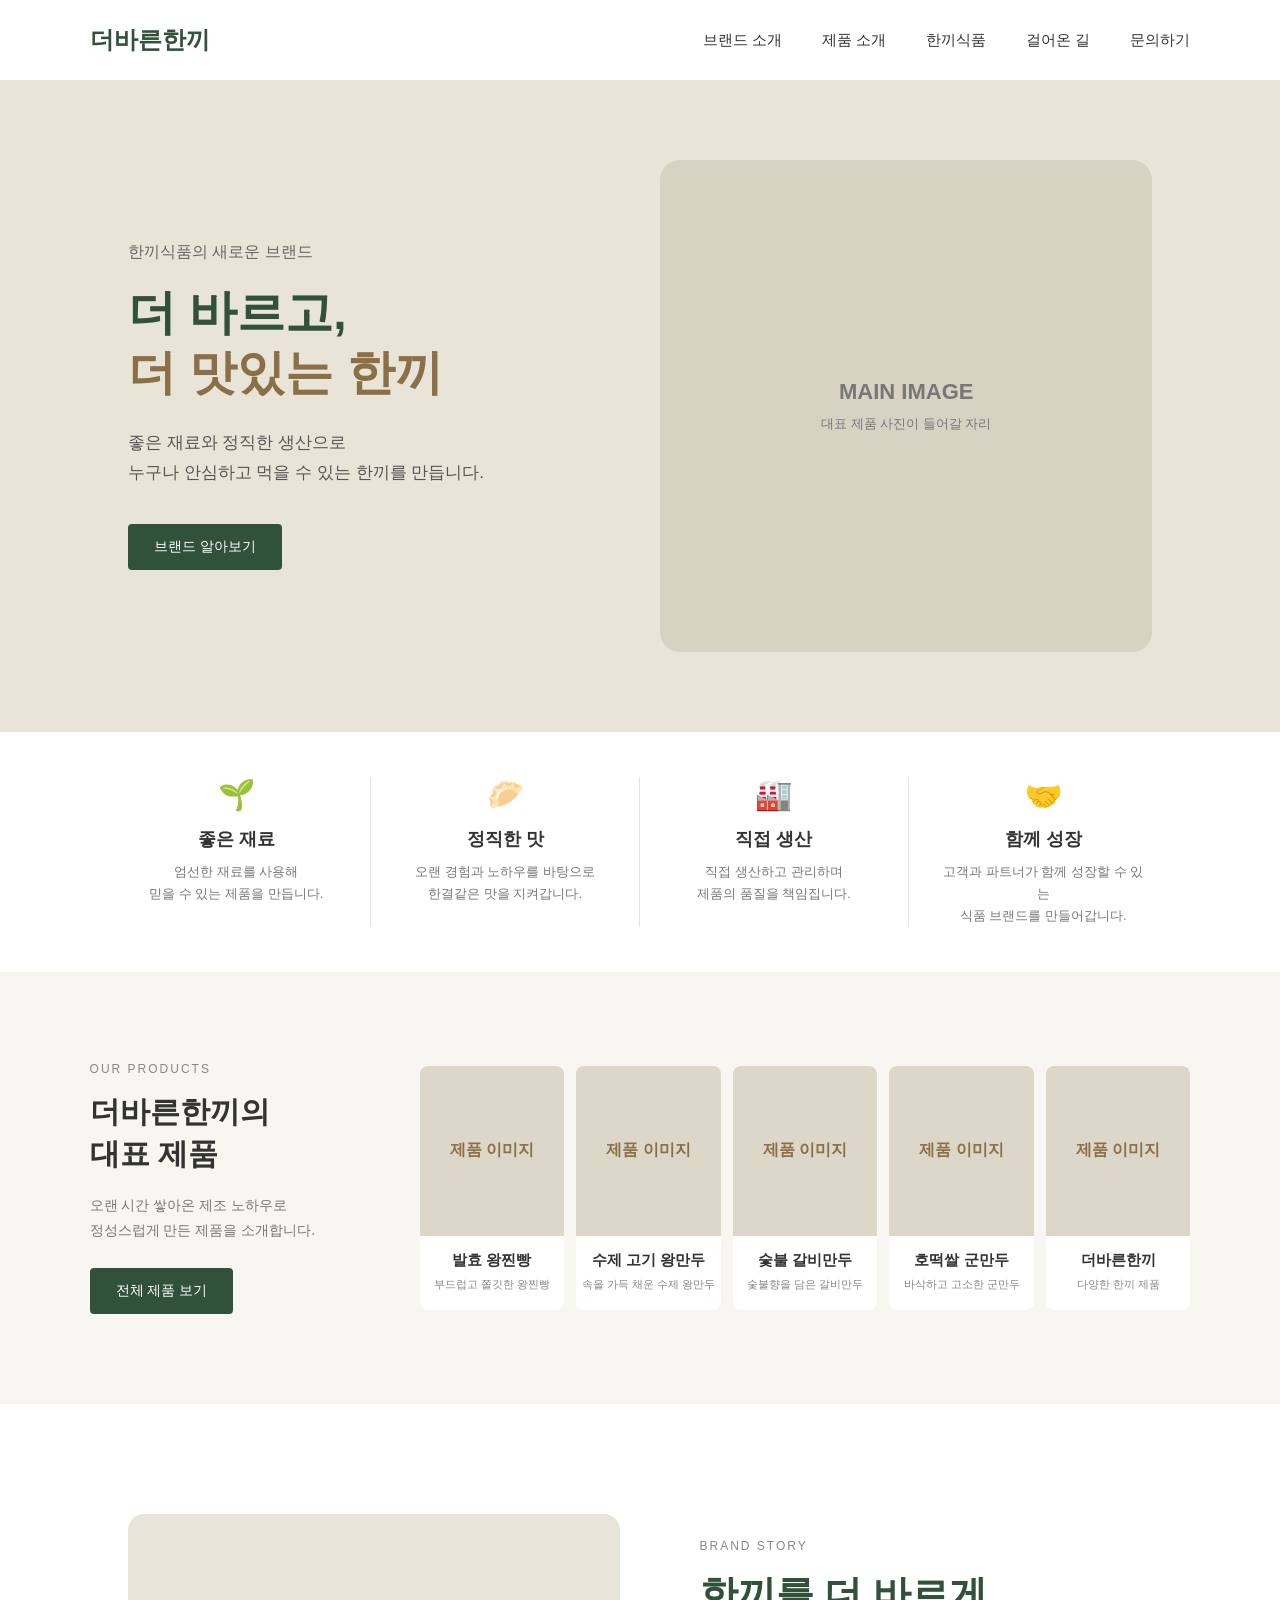
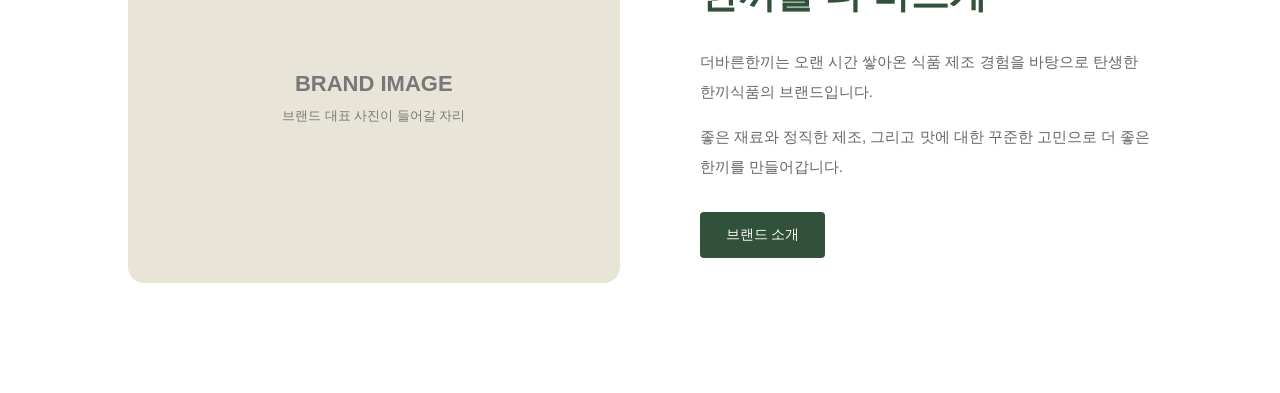
==== index.html @ f6a47705 "첫 홈페이지 업로드" ====
<!DOCTYPE html>
<html lang="ko">

<head>
    <meta charset="UTF-8">
    <meta name="viewport" content="width=device-width, initial-scale=1.0">

    <title>더바른한끼 | 한끼식품</title>

    <link rel="stylesheet" href="style.css">
</head>


<body>


    <!-- =========================
         상단 메뉴
    ========================== -->

    <header>

        <!-- 로고 클릭 시 메인 홈페이지로 이동 -->
        <a href="index.html" class="logo">
            더바른한끼
        </a>


        <!-- 모든 페이지와 동일한 메뉴 -->
        <nav>

            <a href="brand.html">
                브랜드 소개
            </a>

            <a href="products.html">
                제품 소개
            </a>

            <a href="company.html">
                한끼식품
            </a>

            <a href="history.html">
                걸어온 길
            </a>

            <a href="contact.html">
                문의하기
            </a>

        </nav>

    </header>


    <!-- =========================
         메인 화면
    ========================== -->

    <section class="hero">

        <div class="hero-text">

            <p>
                한끼식품의 새로운 브랜드
            </p>


            <h1>
                더 바르고,<br>
                <span>더 맛있는 한끼</span>
            </h1>


            <p class="description">
                좋은 재료와 정직한 생산으로<br>
                누구나 안심하고 먹을 수 있는 한끼를 만듭니다.
            </p>


            <a href="brand.html" class="hero-button">
                브랜드 알아보기
            </a>

        </div>


        <div class="hero-image">

            <div class="image-placeholder">

                <span>
                    MAIN IMAGE
                </span>

                <small>
                    대표 제품 사진이 들어갈 자리
                </small>

            </div>

        </div>

    </section>


    <!-- =========================
         핵심 가치
    ========================== -->

    <section class="values">


        <div class="value-item">

            <div class="value-icon">
                🌱
            </div>

            <h3>
                좋은 재료
            </h3>

            <p>
                엄선한 재료를 사용해<br>
                믿을 수 있는 제품을 만듭니다.
            </p>

        </div>


        <div class="value-item">

            <div class="value-icon">
                🥟
            </div>

            <h3>
                정직한 맛
            </h3>

            <p>
                오랜 경험과 노하우를 바탕으로<br>
                한결같은 맛을 지켜갑니다.
            </p>

        </div>


        <div class="value-item">

            <div class="value-icon">
                🏭
            </div>

            <h3>
                직접 생산
            </h3>

            <p>
                직접 생산하고 관리하며<br>
                제품의 품질을 책임집니다.
            </p>

        </div>


        <div class="value-item">

            <div class="value-icon">
                🤝
            </div>

            <h3>
                함께 성장
            </h3>

            <p>
                고객과 파트너가 함께 성장할 수 있는<br>
                식품 브랜드를 만들어갑니다.
            </p>

        </div>


    </section>


    <!-- =========================
         제품 미리보기
    ========================== -->

    <section class="products">


        <div class="products-intro">

            <p class="section-label">
                OUR PRODUCTS
            </p>


            <h2>
                더바른한끼의<br>
                대표 제품
            </h2>


            <p>
                오랜 시간 쌓아온 제조 노하우로<br>
                정성스럽게 만든 제품을 소개합니다.
            </p>


            <a href="products.html" class="product-button">
                전체 제품 보기
            </a>

        </div>


        <div class="product-list">


            <div class="product-card">

                <div class="product-image">
                    제품 이미지
                </div>

                <h3>
                    발효 왕찐빵
                </h3>

                <p>
                    부드럽고 쫄깃한 왕찐빵
                </p>

            </div>


            <div class="product-card">

                <div class="product-image">
                    제품 이미지
                </div>

                <h3>
                    수제 고기 왕만두
                </h3>

                <p>
                    속을 가득 채운 수제 왕만두
                </p>

            </div>


            <div class="product-card">

                <div class="product-image">
                    제품 이미지
                </div>

                <h3>
                    숯불 갈비만두
                </h3>

                <p>
                    숯불향을 담은 갈비만두
                </p>

            </div>


            <div class="product-card">

                <div class="product-image">
                    제품 이미지
                </div>

                <h3>
                    호떡쌀 군만두
                </h3>

                <p>
                    바삭하고 고소한 군만두
                </p>

            </div>


            <div class="product-card">

                <div class="product-image">
                    제품 이미지
                </div>

                <h3>
                    더바른한끼
                </h3>

                <p>
                    다양한 한끼 제품
                </p>

            </div>


        </div>

    </section>


    <!-- =========================
         브랜드 소개
    ========================== -->

    <section class="brand-story">


        <div class="brand-story-image">

            <div class="image-placeholder">

                <span>
                    BRAND IMAGE
                </span>

                <small>
                    브랜드 대표 사진이 들어갈 자리
                </small>

            </div>

        </div>


        <div class="brand-story-text">

            <p class="section-label">
                BRAND STORY
            </p>


            <h2>
                한끼를 더 바르게
            </h2>


            <p>
                더바른한끼는 오랜 시간 쌓아온
                식품 제조 경험을 바탕으로 탄생한
                한끼식품의 브랜드입니다.
            </p>


            <p>
                좋은 재료와 정직한 제조,
                그리고 맛에 대한 꾸준한 고민으로
                더 좋은 한끼를 만들어갑니다.
            </p>


            <a href="brand.html" class="story-button">
                브랜드 소개
            </a>

        </div>


    </section>


</body>

</html>
---- style.css ----
/* =========================
   기본 설정
========================= */

* {
    margin: 0;
    padding: 0;
    box-sizing: border-box;
}

html {
    scroll-behavior: smooth;
}

body {
    font-family: Arial, "Noto Sans KR", sans-serif;
    color: #333;
    background-color: #f8f6f0;
}

a {
    text-decoration: none;
    color: inherit;
}


/* =========================
   공통 헤더
========================= */

header {
    width: 100%;
    height: 80px;

    display: flex;
    align-items: center;
    justify-content: space-between;

    padding: 0 7%;

    background-color: #fff;

    position: relative;
    z-index: 10;
}

.logo {
    font-size: 24px;
    font-weight: bold;
    color: #31513b;
}

nav {
    display: flex;
    align-items: center;
    gap: 40px;

    font-size: 15px;
}

nav a {
    transition: 0.2s;
}

nav a:hover {
    color: #31513b;
}


/* =========================
   공통 버튼
========================= */

.hero-button,
.product-button,
.story-button {
    display: inline-block;

    padding: 14px 26px;

    background-color: #31513b;
    color: #fff;

    border-radius: 4px;

    font-size: 14px;

    transition: 0.2s;
}

.hero-button:hover,
.product-button:hover,
.story-button:hover {
    opacity: 0.85;
}


/* =========================
   메인 HERO
========================= */

.hero {
    min-height: 650px;

    display: flex;
    align-items: center;
    justify-content: space-between;

    gap: 70px;

    padding: 80px 10%;

    background-color: #e9e4d8;
}

.hero-text {
    flex: 1;
    max-width: 600px;
}

.hero-text > p:first-child {
    font-size: 16px;
    color: #666;

    margin-bottom: 20px;
}

.hero-text h1 {
    font-size: 48px;
    line-height: 1.25;

    color: #31513b;

    margin-bottom: 25px;
}

.hero-text h1 span {
    color: #8b6f47;
}

.hero-text .description {
    font-size: 17px;
    line-height: 1.8;

    color: #555;

    margin-bottom: 35px;
}

.hero-image {
    flex: 0 0 48%;
    max-width: 650px;
}

.image-placeholder {
    width: 100%;
    aspect-ratio: 1 / 1;

    display: flex;
    flex-direction: column;
    align-items: center;
    justify-content: center;

    background-color: #d8d2c3;

    border-radius: 20px;

    color: #777;
}

.image-placeholder span {
    font-size: 22px;
    font-weight: bold;

    margin-bottom: 10px;
}

.image-placeholder small {
    font-size: 13px;
}


/* =========================
   핵심 가치
========================= */

.values {
    width: 100%;
    min-height: 190px;

    display: grid;
    grid-template-columns: repeat(4, 1fr);

    padding: 45px 8%;

    background-color: #fff;
}

.value-item {
    text-align: center;

    padding: 0 30px;

    border-right: 1px solid #e5e2da;
}

.value-item:last-child {
    border-right: none;
}

.value-icon {
    font-size: 30px;

    margin-bottom: 15px;
}

.value-item h3 {
    font-size: 18px;

    margin-bottom: 10px;
}

.value-item p {
    font-size: 13px;
    line-height: 1.7;

    color: #777;
}


/* =========================
   제품 소개
========================= */

.products {
    width: 100%;

    display: flex;
    align-items: center;

    gap: 50px;

    padding: 90px 7%;

    background-color: #f8f6f0;
}

.products-intro {
    flex: 0 0 280px;
}

.section-label {
    font-size: 12px;
    letter-spacing: 2px;

    color: #888;

    margin-bottom: 15px;
}

.products-intro h2 {
    font-size: 30px;
    line-height: 1.4;

    margin-bottom: 18px;
}

.products-intro > p:not(.section-label) {
    font-size: 14px;
    line-height: 1.8;

    color: #777;

    margin-bottom: 25px;
}

.product-list {
    flex: 1;

    display: grid;
    grid-template-columns: repeat(5, 1fr);

    gap: 12px;
}

.product-card {
    overflow: hidden;

    text-align: center;

    padding-bottom: 18px;

    background-color: #fff;

    border-radius: 8px;

    transition: 0.2s;
}

.product-card:hover {
    transform: translateY(-5px);
}

.product-image {
    width: 100%;
    height: 170px;

    display: flex;
    align-items: center;
    justify-content: center;

    background-color: #ddd7c9;

    color: #8b6f47;

    font-size: 16px;
    font-weight: bold;
}

.product-card h3 {
    font-size: 15px;

    margin-top: 15px;
    margin-bottom: 7px;
}

.product-card p {
    font-size: 11px;

    color: #888;
}


/* =========================
   브랜드 스토리
========================= */

.brand-story {
    width: 100%;

    display: flex;
    align-items: center;
    justify-content: space-between;

    gap: 80px;

    padding: 110px 10%;

    background-color: #fff;
}

.brand-story-image {
    flex: 0 0 48%;
}

.brand-story-image .image-placeholder {
    width: 100%;

    aspect-ratio: 4 / 3;

    background-color: #e9e4d8;

    border-radius: 16px;
}

.brand-story-text {
    flex: 1;
}

.brand-story-text h2 {
    font-size: 38px;
    line-height: 1.4;

    color: #31513b;

    margin-bottom: 25px;
}

.brand-story-text p:not(.section-label) {
    font-size: 15px;
    line-height: 2;

    color: #666;

    margin-bottom: 15px;
}

.story-button {
    margin-top: 15px;
}


/* =========================
   회사 연혁
========================= */

.history {
    width: 100%;

    display: flex;

    gap: 100px;

    padding: 110px 10%;

    background-color: #f8f6f0;
}

.history-title {
    flex: 0 0 280px;

    height: fit-content;

    position: sticky;
    top: 100px;
}

.history-title h2 {
    font-size: 38px;
    line-height: 1.4;

    color: #31513b;

    margin-bottom: 25px;
}

.history-title > p:not(.section-label) {
    font-size: 14px;
    line-height: 1.8;

    color: #777;
}

.history-list {
    flex: 1;

    border-left: 1px solid #d8d2c3;
}

.history-item {
    display: flex;

    position: relative;

    padding: 0 0 55px 40px;
}

.history-item:last-child {
    padding-bottom: 0;
}

.history-year {
    flex: 0 0 100px;

    font-size: 28px;
    font-weight: bold;

    color: #31513b;
}

.history-content {
    padding-left: 20px;
}

.history-content h3 {
    font-size: 20px;

    color: #333;

    margin-bottom: 15px;
}

.history-content p {
    font-size: 14px;
    line-height: 1.9;

    color: #777;
}

.history-item::before {
    content: "";

    width: 11px;
    height: 11px;

    position: absolute;

    left: -6px;
    top: 5px;

    background-color: #31513b;

    border-radius: 50%;
}


/* =========================
   모바일
========================= */

@media (max-width: 1000px) {

    .products {
        flex-direction: column;
        align-items: flex-start;
    }

    .products-intro {
        flex: none;
    }

    .product-list {
        width: 100%;

        grid-template-columns: repeat(3, 1fr);
    }
}


@media (max-width: 768px) {

    header {
        height: 70px;
        padding: 0 5%;
    }

    nav {
        gap: 15px;
        font-size: 12px;
    }

    .hero {
        min-height: 700px;

        flex-direction: column;

        justify-content: center;

        padding: 60px 7%;

        text-align: center;
    }

    .hero-text {
        width: 100%;
    }

    .hero-text h1 {
        font-size: 40px;
    }

    .hero-text .description {
        font-size: 15px;
    }

    .hero-image {
        width: 80%;
        max-width: 450px;
    }

    .values {
        grid-template-columns: repeat(2, 1fr);

        padding: 35px 5%;

        row-gap: 35px;
    }

    .value-item:nth-child(2) {
        border-right: none;
    }

    .value-item:nth-child(3),
    .value-item:nth-child(4) {
        border-top: 1px solid #e5e2da;

        padding-top: 30px;
    }

    .brand-story {
        flex-direction: column;

        padding: 70px 7%;
    }

    .brand-story-image {
        width: 100%;
    }

    .brand-story-text h2 {
        font-size: 30px;
    }

    .history {
        flex-direction: column;

        padding: 70px 7%;

        gap: 50px;
    }

    .history-title {
        position: static;
    }

    .history-title h2 {
        font-size: 30px;
    }

    .history-item {
        padding-left: 25px;
    }

    .history-year {
        flex: 0 0 70px;

        font-size: 22px;
    }

    .history-content {
        padding-left: 10px;
    }

    .history-content h3 {
        font-size: 17px;
    }

    .product-list {
        grid-template-columns: repeat(2, 1fr);
    }
}
/* =========================
   상단 메뉴 마우스 오버 효과
========================= */

header nav a {
    position: relative;

    color: #333;
    text-decoration: none;

    transition:
        color 0.3s ease,
        transform 0.3s ease;
}


/* 마우스를 올렸을 때 글자 */

header nav a:hover {
    color: #31513b;
    transform: translateY(-2px);
}


/* 아래쪽 선 */

header nav a::after {
    content: "";

    position: absolute;

    left: 50%;
    bottom: -8px;

    width: 0;
    height: 2px;

    background-color: #31513b;

    transform: translateX(-50%);

    transition: width 0.3s ease;
}


/* 마우스를 올리면 선이 펼쳐짐 */

header nav a:hover::after {
    width: 100%;
}
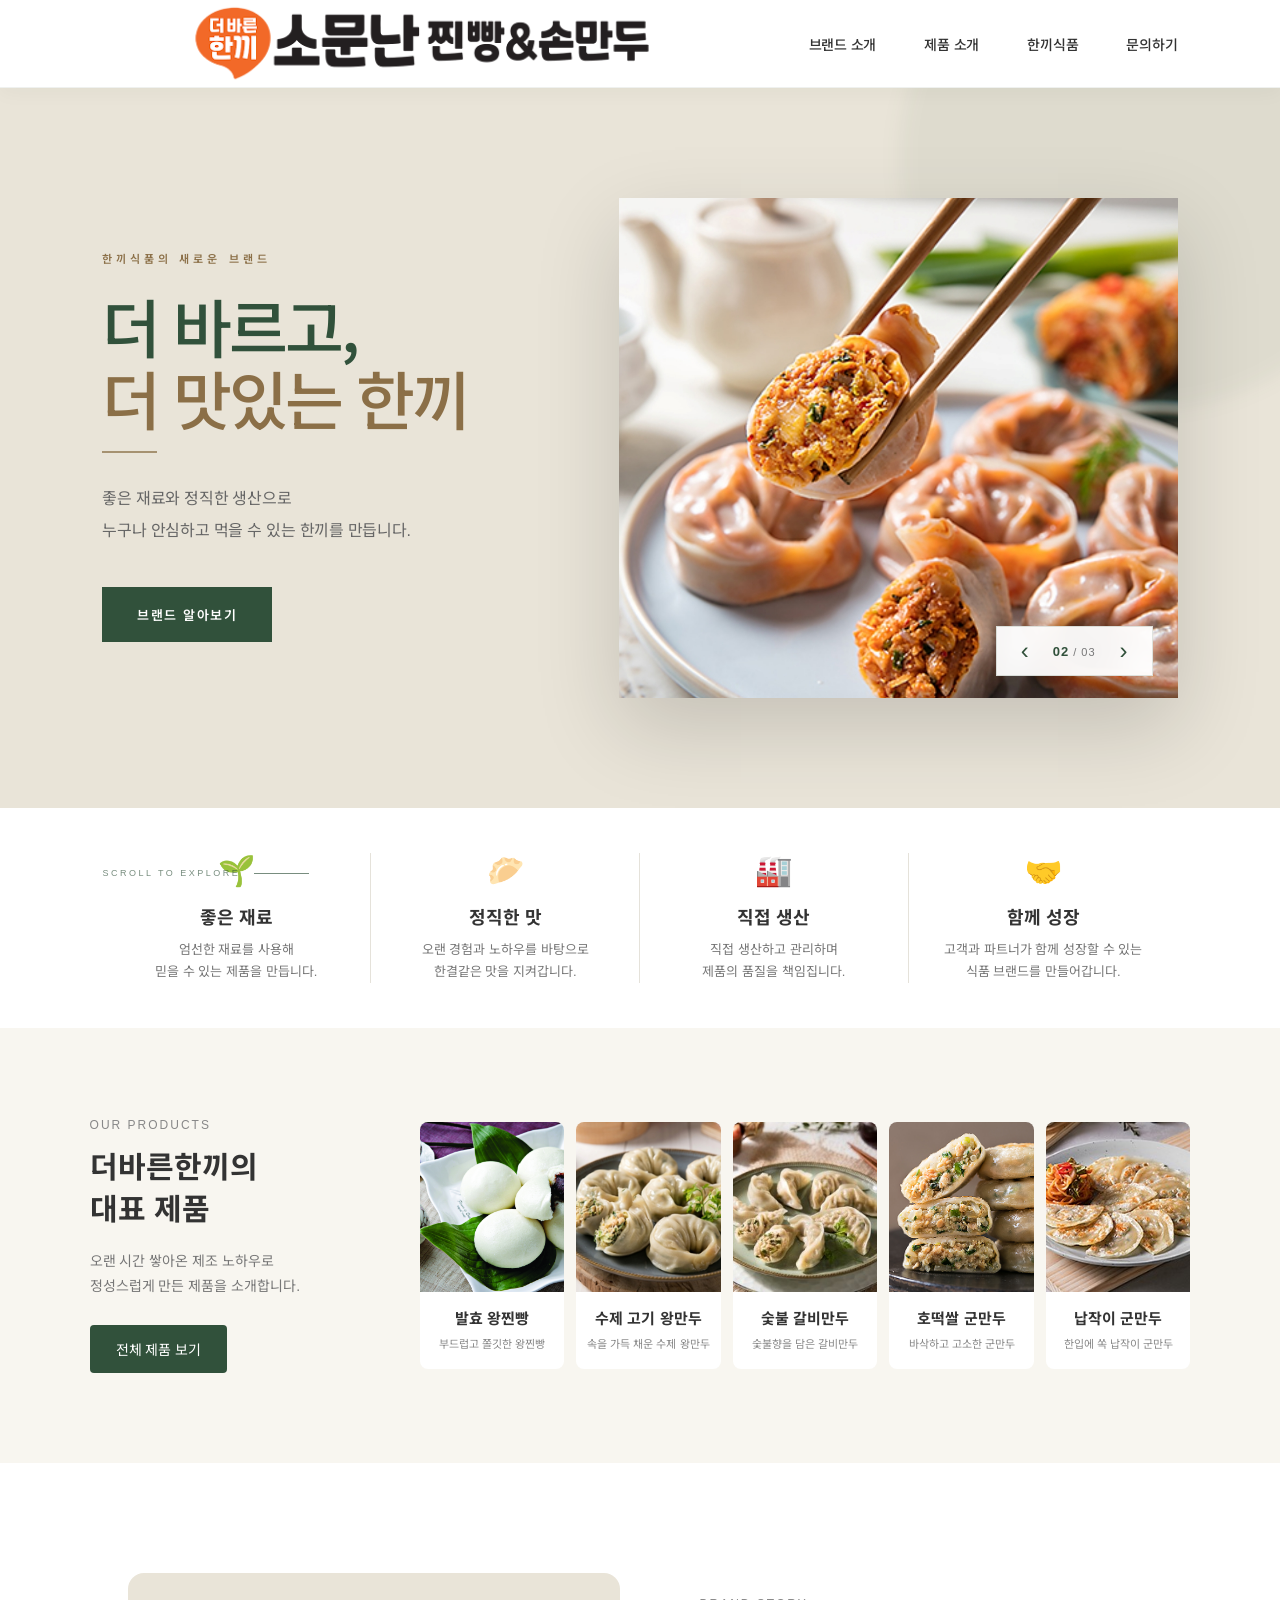
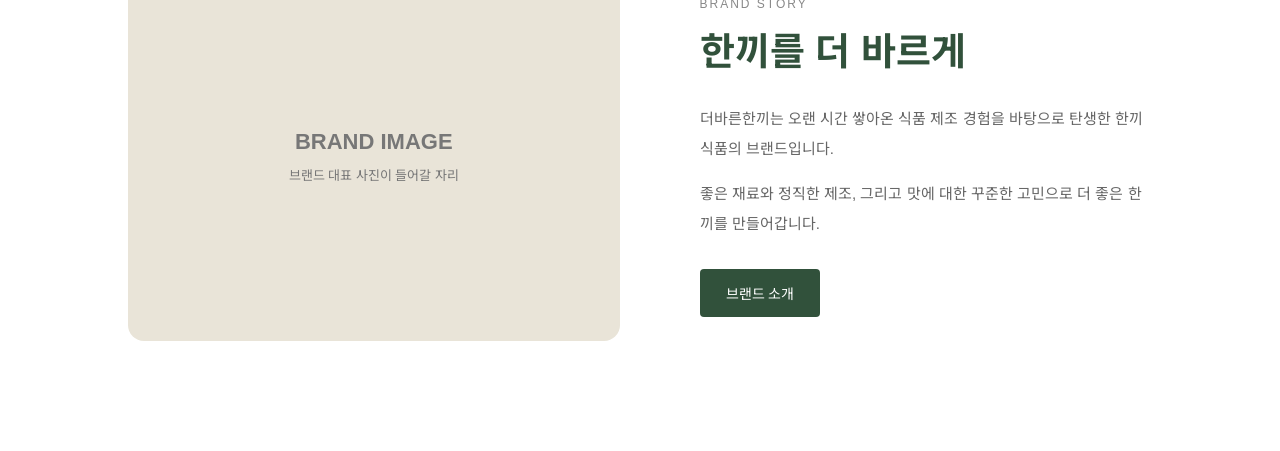
==== commit 9f5e67ad: "홈페이지 디자인 업데이트" ====
--- a/index.html
+++ b/index.html
@@ -6,7 +6,7 @@
     <meta name="viewport" content="width=device-width, initial-scale=1.0">
 
     <title>더바른한끼 | 한끼식품</title>
-
+    <link href="https://fonts.googleapis.com/css2?family=Noto+Sans+KR:wght@300;400;500;600;700&display=swap" rel="stylesheet">
     <link rel="stylesheet" href="style.css">
 </head>
 
@@ -21,17 +21,22 @@
     <header>
 
         <!-- 로고 클릭 시 메인 홈페이지로 이동 -->
-        <a href="index.html" class="logo">
-            더바른한끼
-        </a>
-
+     <a href="index.html" class="logo">
+    <img src="images/logo.png" alt="더바른한끼 소문난찐빵&손만두">
+</a>
 
         <!-- 모든 페이지와 동일한 메뉴 -->
         <nav>
-
-            <a href="brand.html">
-                브랜드 소개
-            </a>
+            <div class="dropdown">
+    <a href="brand.html">
+        브랜드 소개
+    </a>
+
+    <div class="dropdown-menu">
+        <a href="brand.html">브랜드 개요</a>
+        <a href="history.html">걸어온 길</a>
+    </div>
+</div>
 
             <a href="products.html">
                 제품 소개
@@ -39,10 +44,6 @@
 
             <a href="company.html">
                 한끼식품
-            </a>
-
-            <a href="history.html">
-                걸어온 길
             </a>
 
             <a href="contact.html">
@@ -57,7 +58,6 @@
     <!-- =========================
          메인 화면
     ========================== -->
-
     <section class="hero">
 
         <div class="hero-text">
@@ -85,25 +85,41 @@
 
         </div>
 
-
-        <div class="hero-image">
-
-            <div class="image-placeholder">
-
-                <span>
-                    MAIN IMAGE
-                </span>
-
-                <small>
-                    대표 제품 사진이 들어갈 자리
-                </small>
-
-            </div>
-
-        </div>
+<div class="hero-image">
+
+    <div class="hero-slider">
+<div class="hero-controls">
+
+    <button class="hero-prev">‹</button>
+
+    <span class="hero-count">
+        <strong>01</strong> / 03
+    </span>
+
+    <button class="hero-next">›</button>
+
+</div>
+        <div class="hero-slide active">
+            <img src="images/main1.jpg" alt="더바른한끼">
+        </div>
+
+        <div class="hero-slide">
+            <img src="images/main2.jpg" alt="더바른한끼">
+        </div>
+
+        <div class="hero-slide">
+            <img src="images/main3.jpg" alt="더바른한끼">
+        </div>
+
+    </div>
+
+</div>
 
     </section>
-
+<div class="hero-scroll">
+    <span>SCROLL TO EXPLORE</span>
+    <div class="scroll-line"></div>
+</div>
 
     <!-- =========================
          핵심 가치
@@ -117,7 +133,6 @@
             <div class="value-icon">
                 🌱
             </div>
-
             <h3>
                 좋은 재료
             </h3>
@@ -226,8 +241,8 @@
             <div class="product-card">
 
                 <div class="product-image">
-                    제품 이미지
-                </div>
+    <img src="images/찐빵사진파일명.jpg" alt="발효 왕찐빵">
+</div>
 
                 <h3>
                     발효 왕찐빵
@@ -243,8 +258,8 @@
             <div class="product-card">
 
                 <div class="product-image">
-                    제품 이미지
-                </div>
+    <img src="images/수제 고기 왕만두.jpg" alt="수제 고기 왕만두">
+</div>
 
                 <h3>
                     수제 고기 왕만두
@@ -260,8 +275,8 @@
             <div class="product-card">
 
                 <div class="product-image">
-                    제품 이미지
-                </div>
+    <img src="images/숯불 갈비만두.jpg" alt="숯불 갈비만두">
+</div>
 
                 <h3>
                     숯불 갈비만두
@@ -277,8 +292,8 @@
             <div class="product-card">
 
                 <div class="product-image">
-                    제품 이미지
-                </div>
+    <img src="images/호떡쌀 군만두.jpg" alt="호떡쌀 군만두">
+</div>
 
                 <h3>
                     호떡쌀 군만두
@@ -294,15 +309,15 @@
             <div class="product-card">
 
                 <div class="product-image">
-                    제품 이미지
-                </div>
+    <img src="images/더바른 한끼.jpg" alt="더바른한끼">
+</div>
 
                 <h3>
-                    더바른한끼
+                    납작이 군만두
                 </h3>
 
                 <p>
-                    다양한 한끼 제품
+                    한입에 쏙 납작이 군만두
                 </p>
 
             </div>
@@ -372,7 +387,44 @@
 
     </section>
 
-
+<script>
+document.addEventListener('DOMContentLoaded', function () {
+
+    const slides = document.querySelectorAll('.hero-slide');
+    const prevButton = document.querySelector('.hero-prev');
+    const nextButton = document.querySelector('.hero-next');
+    const currentNumber = document.querySelector('.hero-count strong');
+
+    if (slides.length < 2) return;
+
+    let currentSlide = 0;
+
+    function showSlide(index) {
+
+        slides[currentSlide].classList.remove('active');
+
+        currentSlide = (index + slides.length) % slides.length;
+
+        slides[currentSlide].classList.add('active');
+
+        currentNumber.textContent =
+            String(currentSlide + 1).padStart(2, '0');
+    }
+
+    nextButton.addEventListener('click', function () {
+        showSlide(currentSlide + 1);
+    });
+
+    prevButton.addEventListener('click', function () {
+        showSlide(currentSlide - 1);
+    });
+
+    setInterval(function () {
+        showSlide(currentSlide + 1);
+    }, 4000);
+
+});
+</script>
 </body>
 
 </html>
--- a/style.css
+++ b/style.css
@@ -150,6 +150,7 @@
 .hero-image {
     flex: 0 0 48%;
     max-width: 650px;
+    aspect-ratio: 1 / 1;
 }
 
 .image-placeholder {
@@ -316,7 +317,12 @@
     font-size: 16px;
     font-weight: bold;
 }
-
+.product-image img {
+    width: 100%;
+    height: 100%;
+    object-fit: cover;
+    display: block;
+}
 .product-card h3 {
     font-size: 15px;
 
@@ -678,4 +684,572 @@
 
 header nav a:hover::after {
     width: 100%;
+}
+.logo img {
+    width: 500px;
+    height: auto;
+    display: block;
+    margin-left: 70px;
+}
+
+/* =========================
+   브랜드 소개 드롭다운
+========================= */
+
+nav .dropdown {
+    position: relative;
+}
+
+nav .dropdown > a {
+    display: block;
+}
+
+nav .dropdown-menu {
+    position: absolute;
+    top: 35px;
+    left: 50%;
+    transform: translateX(-50%) translateY(-10px);
+
+    width: 170px;
+    padding: 8px;
+
+    background: #fff;
+    border-radius: 12px;
+
+    box-shadow: 0 15px 35px rgba(0, 0, 0, 0.12);
+
+    opacity: 0;
+    visibility: hidden;
+
+    transition: all 0.3s ease;
+
+    z-index: 99999;
+}
+
+/* 마우스를 올리면 열림 */
+nav .dropdown:hover .dropdown-menu {
+    opacity: 1;
+    visibility: visible;
+    transform: translateX(-50%) translateY(0);
+}
+
+/* 드롭다운 안쪽 메뉴 */
+nav .dropdown-menu a {
+    display: block;
+
+    padding: 13px 15px;
+
+    color: #333 !important;
+    font-size: 14px;
+
+    border-radius: 8px;
+
+    transform: none !important;
+}
+
+/* 기존 밑줄 효과 제거 */
+nav .dropdown-menu a::after {
+    display: none !important;
+}
+
+/* 메뉴에 마우스 올렸을 때 */
+nav .dropdown-menu a:hover {
+    background: #f3f5f0;
+    color: #31513b !important;
+}
+
+/* 위쪽 작은 삼각형 */
+nav .dropdown-menu::before {
+    content: "";
+
+    position: absolute;
+    top: -6px;
+    left: 50%;
+
+    width: 12px;
+    height: 12px;
+
+    background: #fff;
+
+    transform: translateX(-50%) rotate(45deg);
+}
+/* =========================
+   메인 이미지 슬라이드
+========================= */
+
+.hero-slider {
+    position: relative;
+    width: 100%;
+    height: 100%;
+    overflow: hidden;
+}
+
+.hero-slide {
+    position: absolute;
+    inset: 0;
+
+    width: 100%;
+    height: 100%;
+
+    opacity: 0;
+    transition: opacity 0.8s ease;
+}
+
+.hero-slide.active {
+    opacity: 1;
+}
+
+.hero-slide img {
+    width: 100%;
+    height: 100%;
+    object-fit: cover;
+    display: block;
+}
+/* 메인 이미지 영역 */
+.hero-image {
+    height: 500px;
+    border-radius: 20px;
+    overflow: hidden;
+}
+
+.hero-slider {
+    width: 100%;
+    height: 100%;
+    position: relative;
+}
+
+.hero-slide {
+    position: absolute;
+    inset: 0;
+    width: 100%;
+    height: 100%;
+    opacity: 0;
+    transition: opacity 0.8s ease;
+    z-index: 1;
+}
+
+.hero-slide.active {
+    opacity: 1;
+}
+
+.hero-slide img {
+    width: 100%;
+    height: 100%;
+    object-fit: cover;
+    display: block;
+}
+/* =========================
+   FUTURE HERO DESIGN
+========================= */
+
+.hero {
+    position: relative;
+    overflow: hidden;
+}
+
+.hero::before {
+    content: "";
+    position: absolute;
+    width: 500px;
+    height: 500px;
+    border-radius: 50%;
+    background: rgba(49, 81, 59, 0.06);
+    top: -180px;
+    right: -120px;
+    filter: blur(10px);
+}
+
+.hero-text {
+    position: relative;
+    z-index: 2;
+}
+
+.hero-text > p:first-child {
+    letter-spacing: 3px;
+    text-transform: uppercase;
+    font-size: 13px;
+}
+
+.hero-text h1 {
+    letter-spacing: -2px;
+}
+
+.hero-text .description {
+    letter-spacing: -0.3px;
+}
+
+.hero-image {
+    position: relative;
+    z-index: 2;
+    border-radius: 24px;
+    overflow: hidden;
+    box-shadow:
+        0 30px 70px rgba(49, 81, 59, 0.18),
+        0 5px 20px rgba(0, 0, 0, 0.06);
+}
+
+.hero-image::after {
+    content: "";
+    position: absolute;
+    inset: 0;
+    pointer-events: none;
+    background: linear-gradient(
+        135deg,
+        rgba(255,255,255,0.12),
+        transparent 45%,
+        rgba(0,0,0,0.08)
+    );
+}
+
+.hero-slide img {
+    transition: transform 6s ease;
+}
+
+.hero-slide.active img {
+    transform: scale(1.04);
+}
+/* =========================
+   HERO SCROLL INDICATOR
+========================= */
+
+.hero {
+    position: relative;
+}
+
+.hero-scroll {
+    position: absolute;
+    left: 10%;
+    bottom: 28px;
+
+    display: flex;
+    align-items: center;
+    gap: 14px;
+
+    z-index: 5;
+
+    font-size: 9px;
+    letter-spacing: 2.5px;
+    color: #31513b;
+    opacity: 0.65;
+}
+
+.scroll-line {
+    width: 55px;
+    height: 1px;
+    background-color: #31513b;
+
+    position: relative;
+    overflow: hidden;
+}
+
+.scroll-line::after {
+    content: "";
+
+    position: absolute;
+    top: 0;
+    left: -100%;
+
+    width: 100%;
+    height: 100%;
+
+    background-color: #8b6f47;
+
+    animation: scrollLine 2s ease-in-out infinite;
+}
+
+@keyframes scrollLine {
+    0% {
+        left: -100%;
+    }
+
+    50% {
+        left: 0;
+    }
+
+    100% {
+        left: 100%;
+    }
+}
+/* =========================
+   PREMIUM HERO
+========================= */
+
+.hero {
+    min-height: 720px;
+    padding: 70px 8%;
+    gap: 80px;
+}
+
+.hero-text {
+    max-width: 520px;
+}
+
+.hero-text > p:first-child {
+    font-size: 11px;
+    font-weight: 600;
+    letter-spacing: 4px;
+    color: #8b6f47;
+    margin-bottom: 24px;
+}
+
+.hero-text h1 {
+    font-size: 58px;
+    line-height: 1.18;
+    letter-spacing: -3px;
+    margin-bottom: 30px;
+}
+
+.hero-text h1 span {
+    display: inline-block;
+}
+
+.hero-text .description {
+    font-size: 16px;
+    line-height: 2;
+    color: #666;
+    margin-bottom: 40px;
+}
+
+.hero-button {
+    padding: 16px 30px;
+    border-radius: 0;
+    font-size: 13px;
+    letter-spacing: 1px;
+    transition: all 0.35s ease;
+}
+
+.hero-button:hover {
+    transform: translateY(-3px);
+    box-shadow: 0 12px 25px rgba(49, 81, 59, 0.2);
+    opacity: 1;
+}
+
+.hero-image {
+    flex: 0 0 52%;
+    max-width: 720px;
+    aspect-ratio: 16 / 10;
+    border-radius: 0;
+    box-shadow: 0 30px 80px rgba(0, 0, 0, 0.16);
+}
+
+.hero-slider {
+    width: 100%;
+    height: 100%;
+}
+
+.hero-slide img {
+    object-fit: cover;
+}
+
+.hero-scroll {
+    left: 8%;
+    bottom: 22px;
+}
+/* =========================
+   HERO SLIDE CONTROLS
+========================= */
+
+.hero-image {
+    position: relative;
+}
+
+.hero-controls {
+    position: absolute;
+    right: 25px;
+    bottom: 22px;
+
+    display: flex;
+    align-items: center;
+    gap: 12px;
+
+    z-index: 9999;
+
+    padding: 8px 12px;
+
+    background: rgba(255, 255, 255, 0.9);
+    backdrop-filter: blur(10px);
+}
+
+.hero-controls button {
+    width: 32px;
+    height: 32px;
+
+    border: none;
+    background: transparent;
+
+    color: #31513b;
+    font-size: 24px;
+    line-height: 1;
+
+    cursor: pointer;
+
+    transition: all 0.3s ease;
+}
+
+.hero-controls button:hover {
+    background: #31513b;
+    color: #fff;
+}
+
+.hero-count {
+    font-size: 11px;
+    letter-spacing: 1px;
+    color: #777;
+}
+
+.hero-count strong {
+    color: #31513b;
+    font-size: 13px;
+}
+.hero-controls {
+    position: absolute !important;
+    right: 25px !important;
+    bottom: 22px !important;
+
+    display: flex !important;
+    align-items: center;
+    gap: 12px;
+
+    z-index: 99999 !important;
+
+    padding: 8px 12px;
+
+    width: auto;
+    height: auto;
+
+    background: rgba(255, 255, 255, 0.95) !important;
+    border: 1px solid rgba(49, 81, 59, 0.15);
+
+    backdrop-filter: blur(10px);
+}
+/* =========================
+   PREMIUM HERO BUTTON
+========================= */
+
+.hero-button {
+    position: relative;
+    padding: 17px 34px;
+    background: #31513b;
+    color: #fff;
+    border: 1px solid #31513b;
+    border-radius: 0;
+    font-size: 13px;
+    font-weight: 600;
+    letter-spacing: 1.5px;
+    overflow: hidden;
+    transition: all 0.35s ease;
+}
+
+.hero-button::before {
+    content: "";
+    position: absolute;
+    top: 0;
+    left: -100%;
+    width: 100%;
+    height: 100%;
+    background: #8b6f47;
+    transition: left 0.35s ease;
+    z-index: 0;
+}
+
+.hero-button:hover::before {
+    left: 0;
+}
+
+.hero-button:hover {
+    color: #fff;
+    transform: translateY(-3px);
+}
+
+.hero-button {
+    isolation: isolate;
+}
+
+.hero-button::before {
+    z-index: -1;
+}
+/* =========================
+   PREMIUM HERO TITLE
+========================= */
+
+.hero-text h1 {
+    font-size: 64px;
+    line-height: 1.12;
+    font-weight: 700;
+    letter-spacing: -4px;
+    color: #31513b;
+}
+
+.hero-text h1 span {
+    color: #8b6f47;
+    position: relative;
+}
+
+.hero-text h1 span::after {
+    content: "";
+    display: block;
+    width: 55px;
+    height: 2px;
+    margin-top: 18px;
+    background: #8b6f47;
+    opacity: 0.7;
+}
+.hero-text h1 {
+    font-family: "Noto Sans KR", sans-serif;
+    font-weight: 500;
+    letter-spacing: -3px;
+}
+/* =========================
+   PREMIUM HEADER
+========================= */
+
+header {
+    height: 88px;
+    padding: 0 8%;
+    background: rgba(255, 255, 255, 0.96);
+    border-bottom: 1px solid rgba(49, 81, 59, 0.08);
+    backdrop-filter: blur(12px);
+}
+
+nav {
+    gap: 48px;
+    font-size: 14px;
+    font-weight: 500;
+    letter-spacing: -0.2px;
+}
+
+nav > a,
+nav .dropdown > a {
+    padding: 10px 0;
+}
+/* =========================
+   PREMIUM NAVIGATION
+========================= */
+
+header nav a::after {
+    height: 1px;
+    bottom: 2px;
+    background: #31513b;
+    transition: width 0.4s ease;
+}
+
+header nav a:hover::after {
+    width: 100%;
+}
+
+header nav a {
+    transition:
+        color 0.3s ease,
+        transform 0.3s ease;
+}
+
+header nav a:hover {
+    transform: translateY(-1px);
+}
+header {
+    box-shadow: 0 4px 20px rgba(36, 61, 46, 0.04);
+}
+
+nav a {
+    white-space: nowrap;
 }
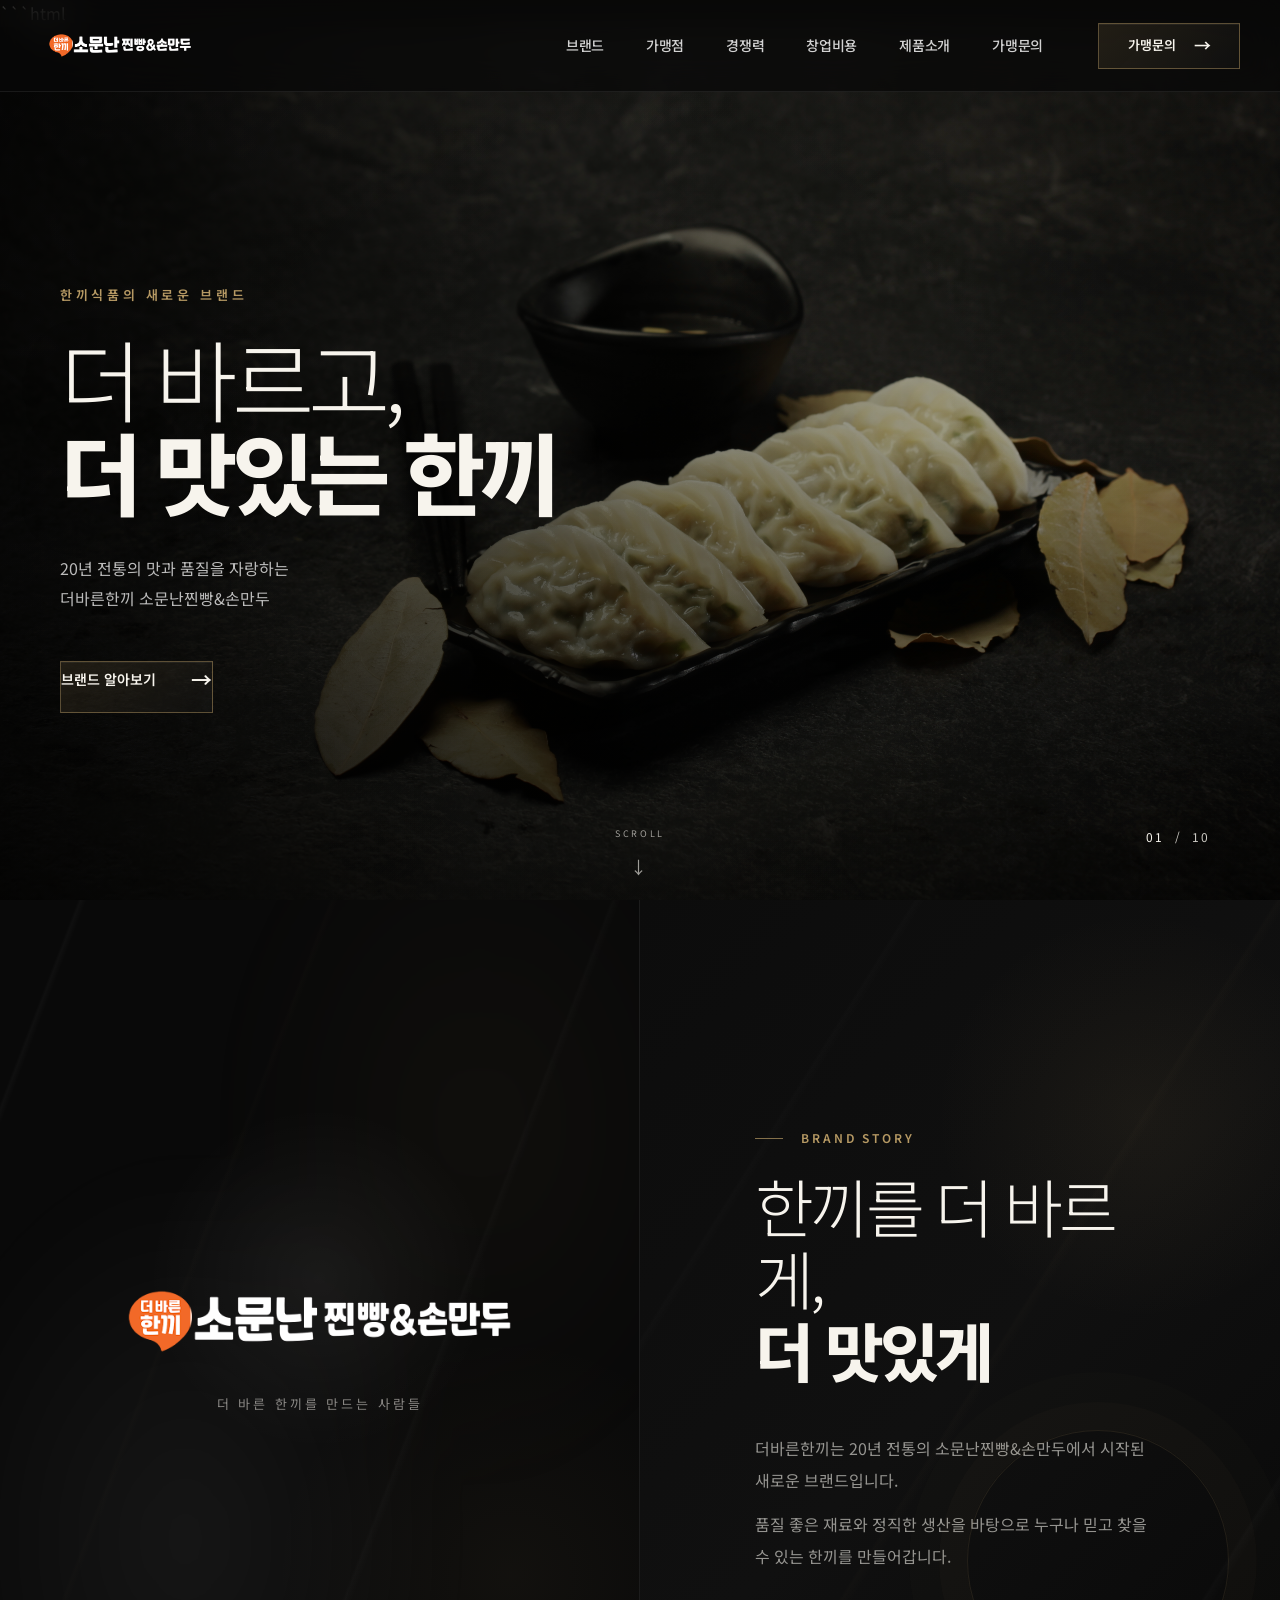
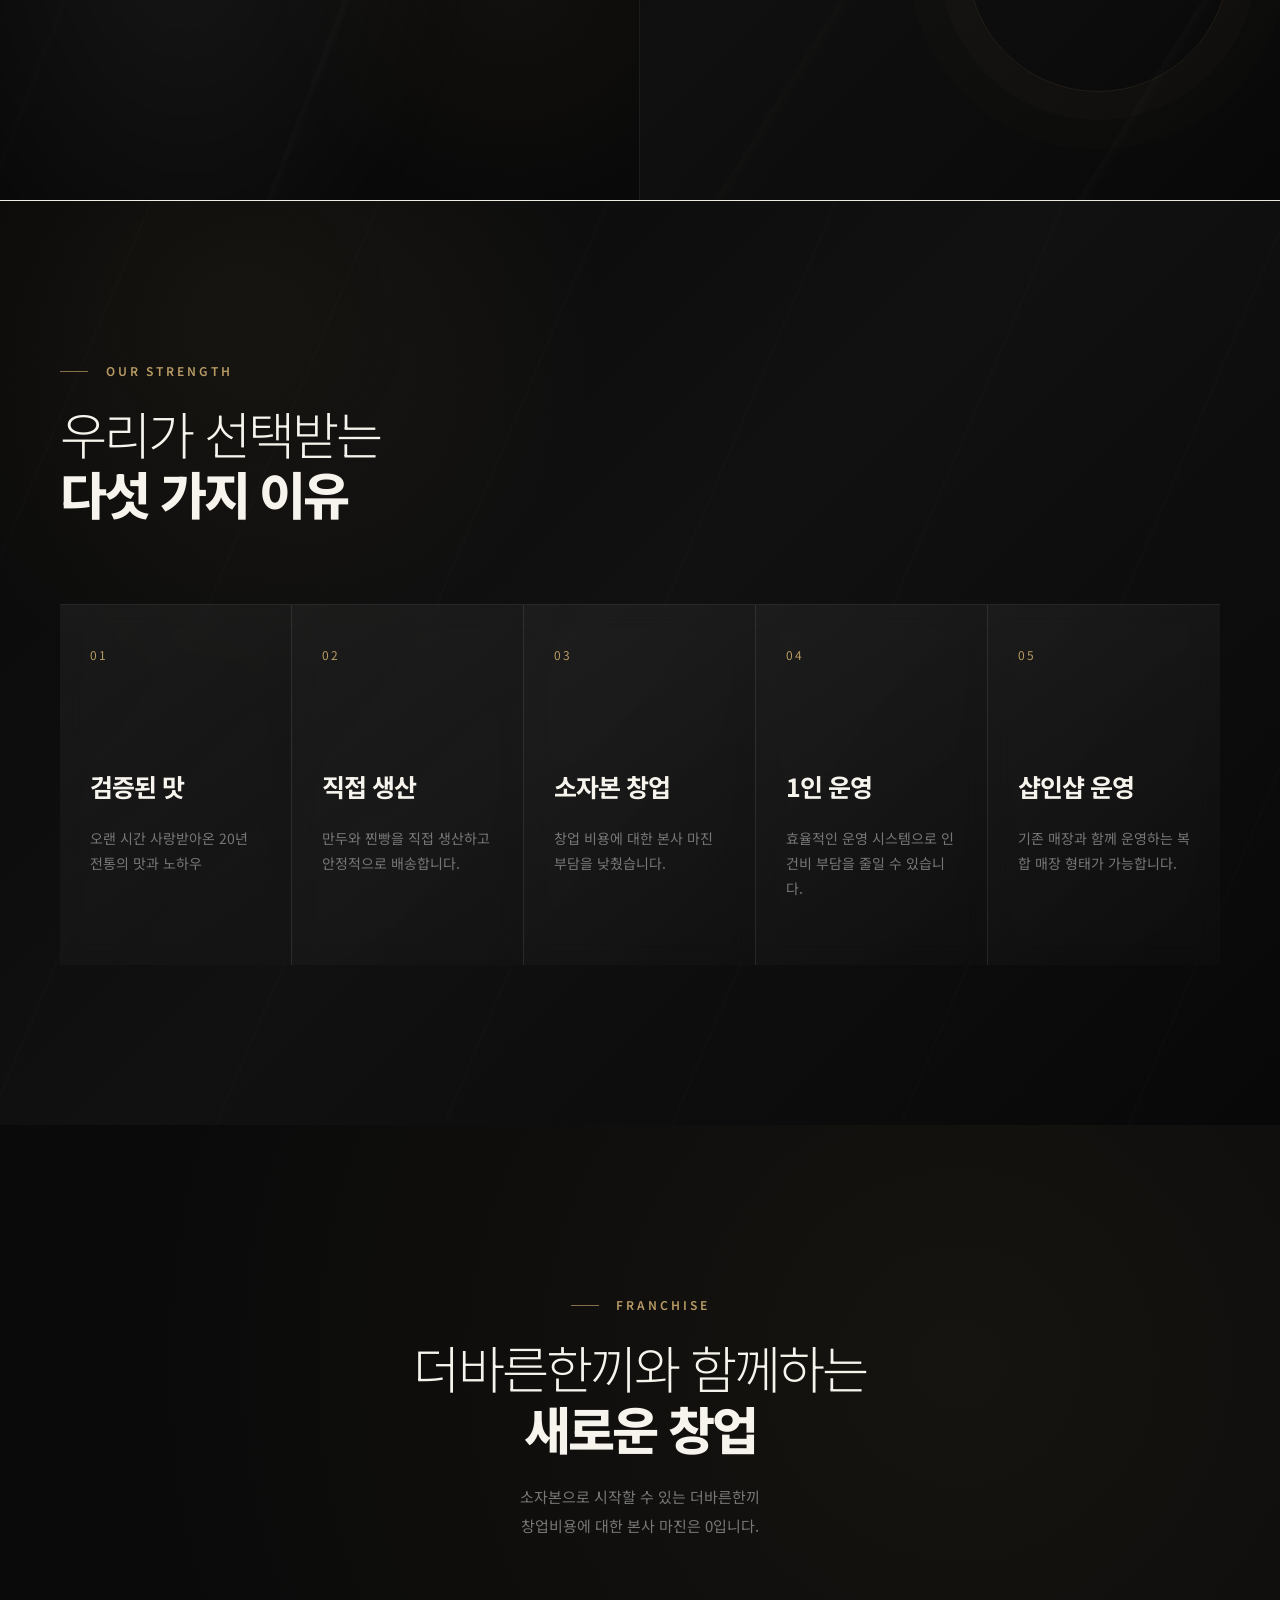
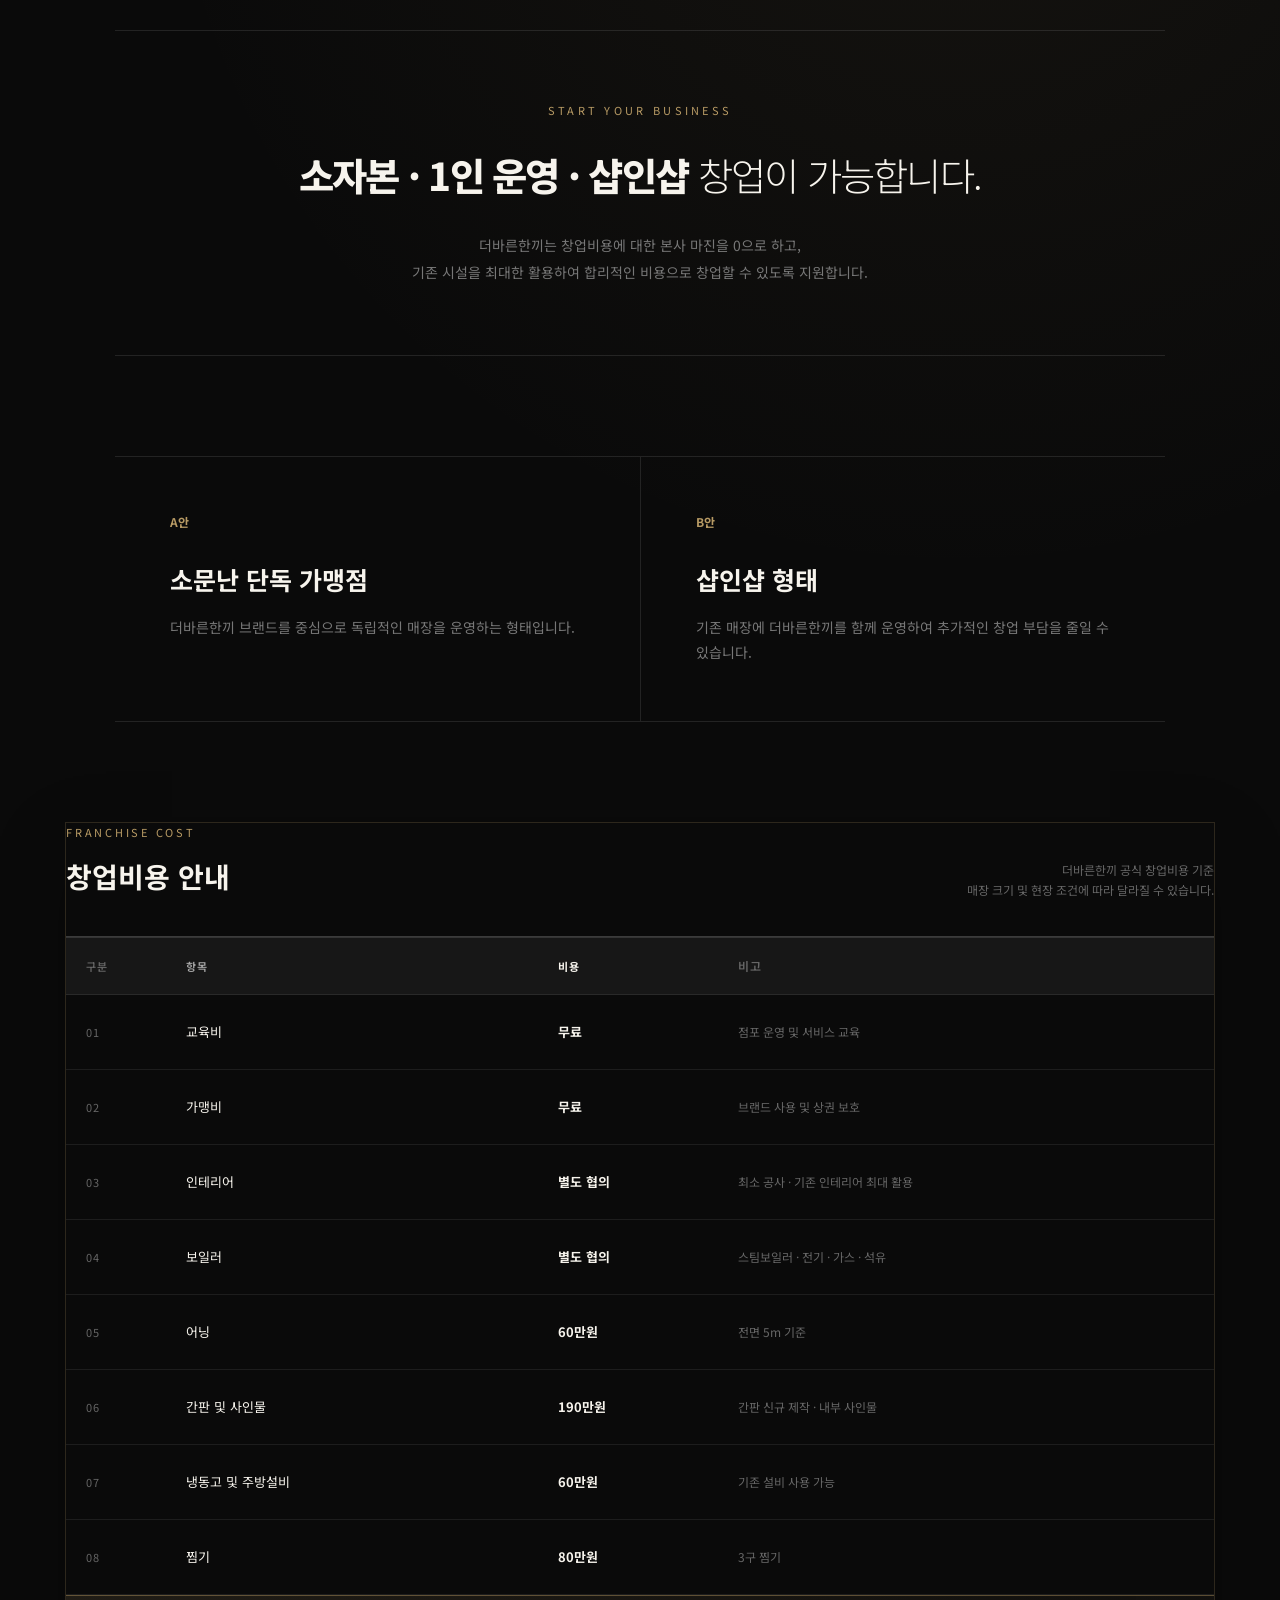
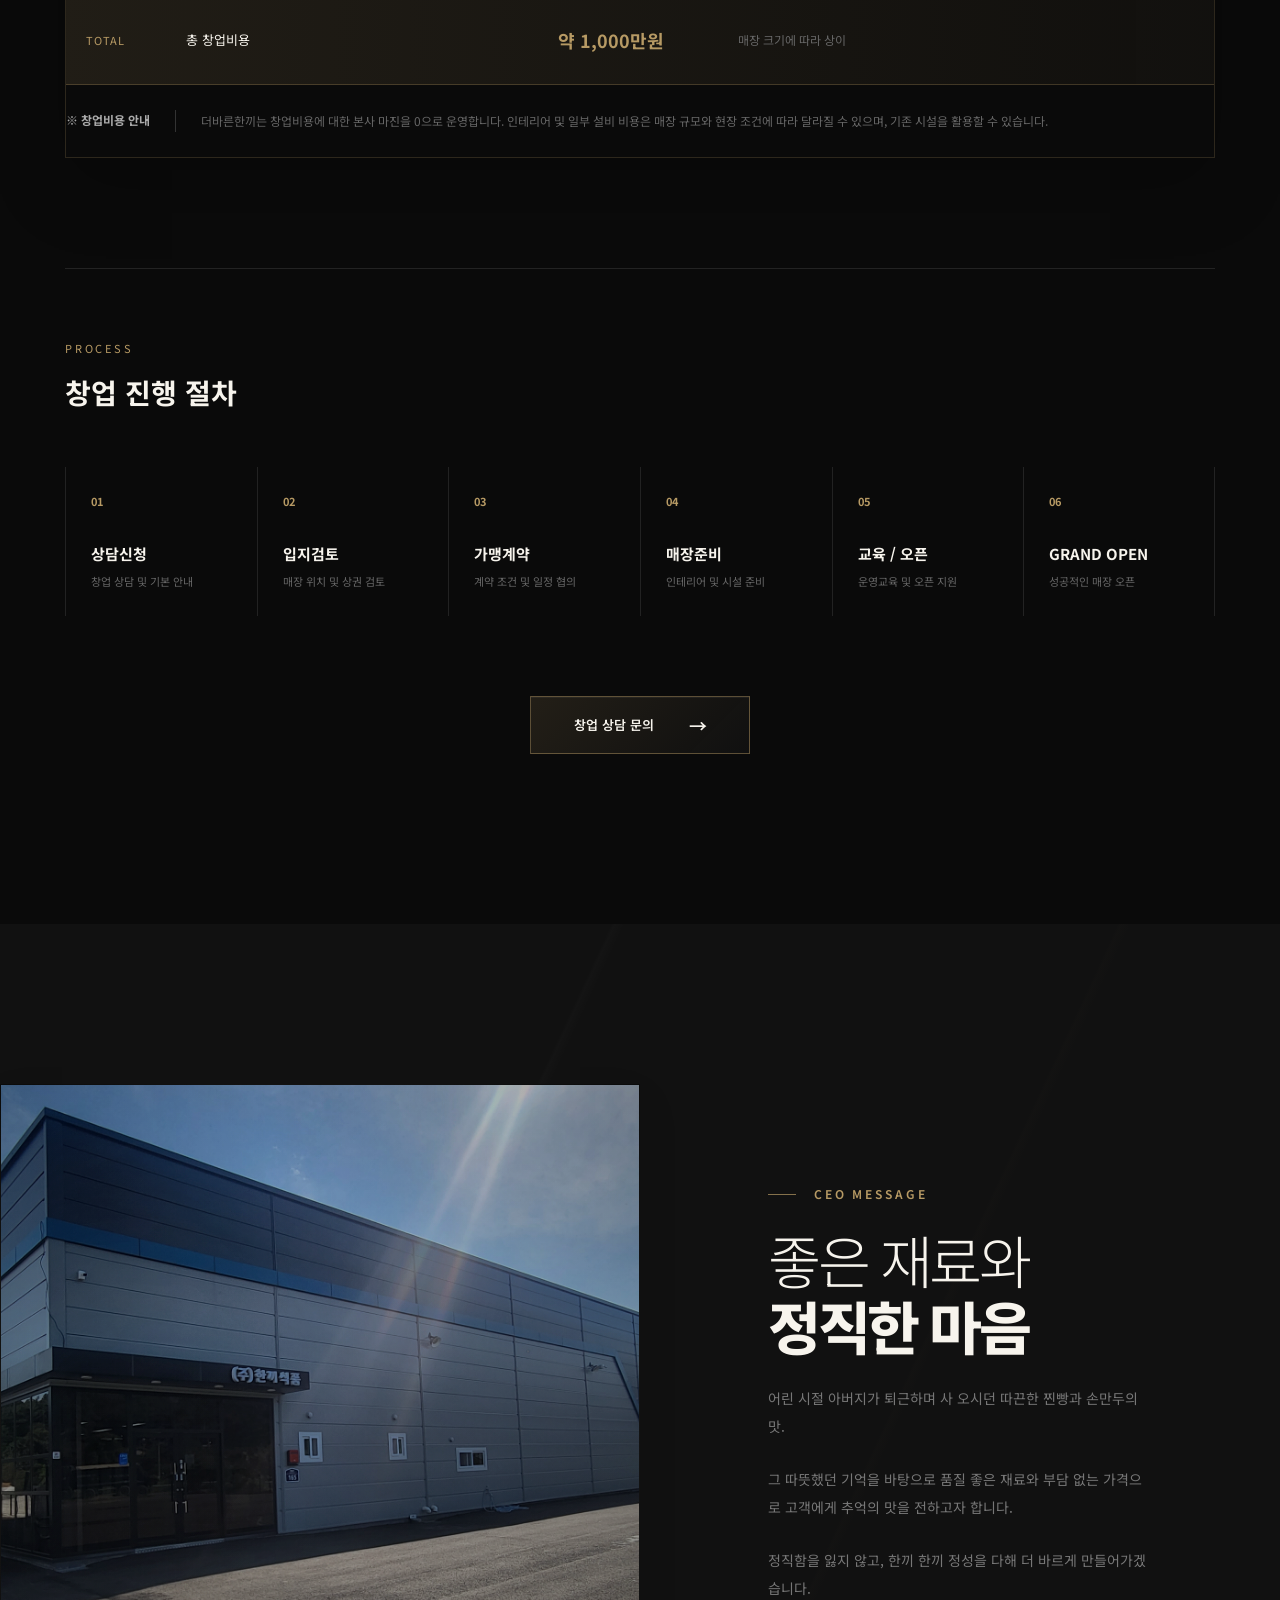
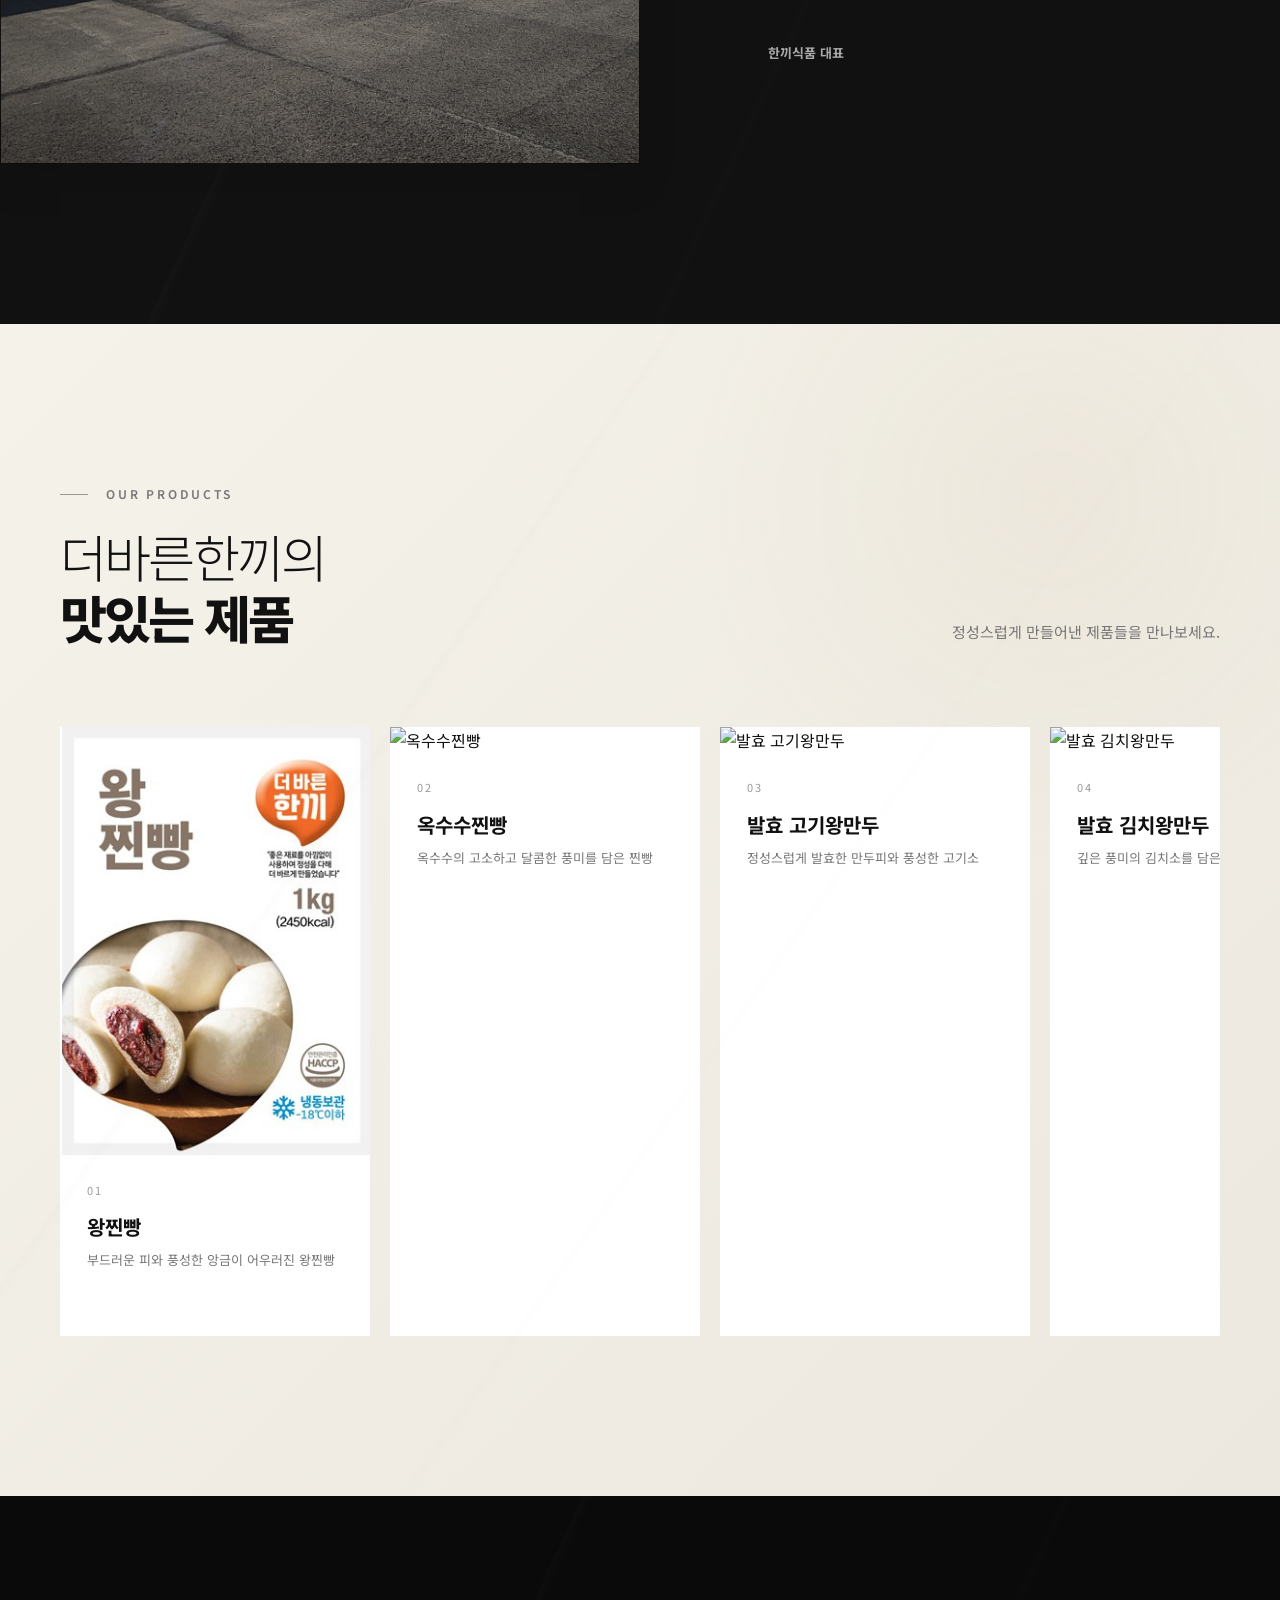
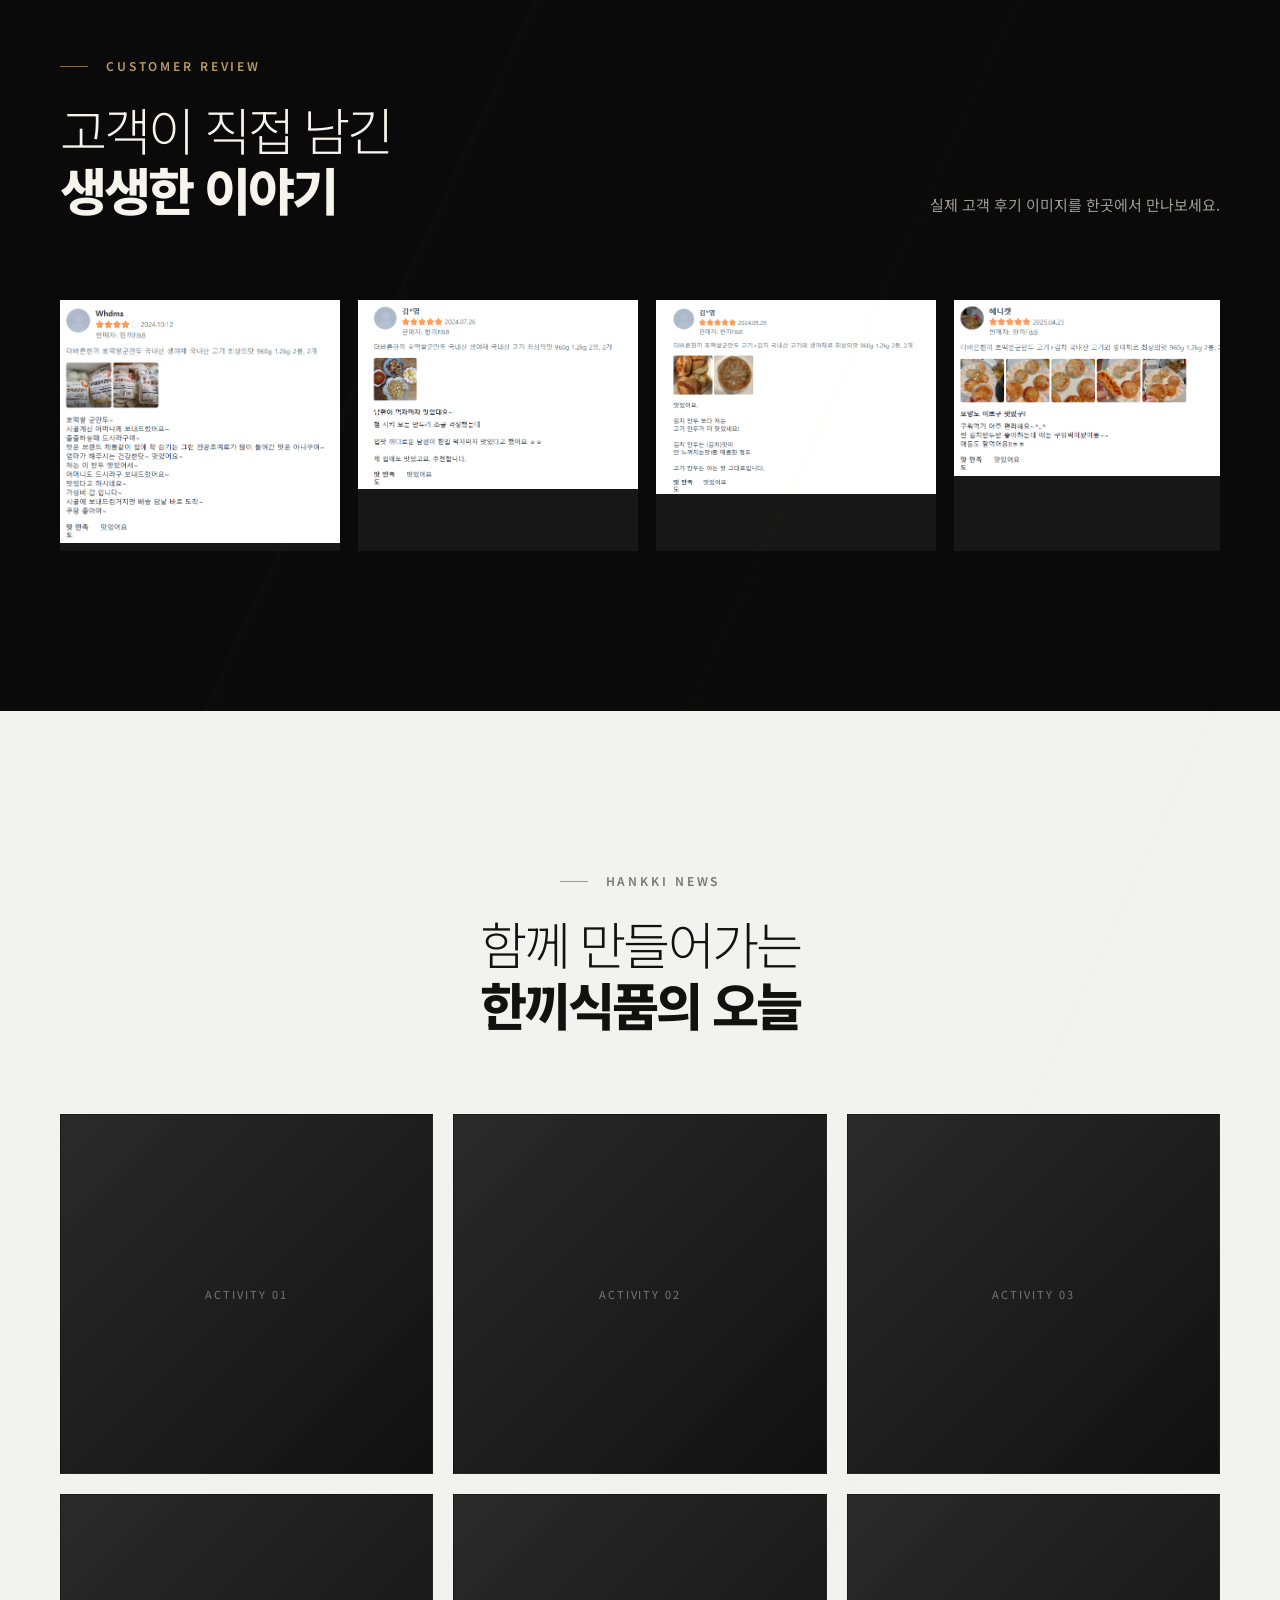
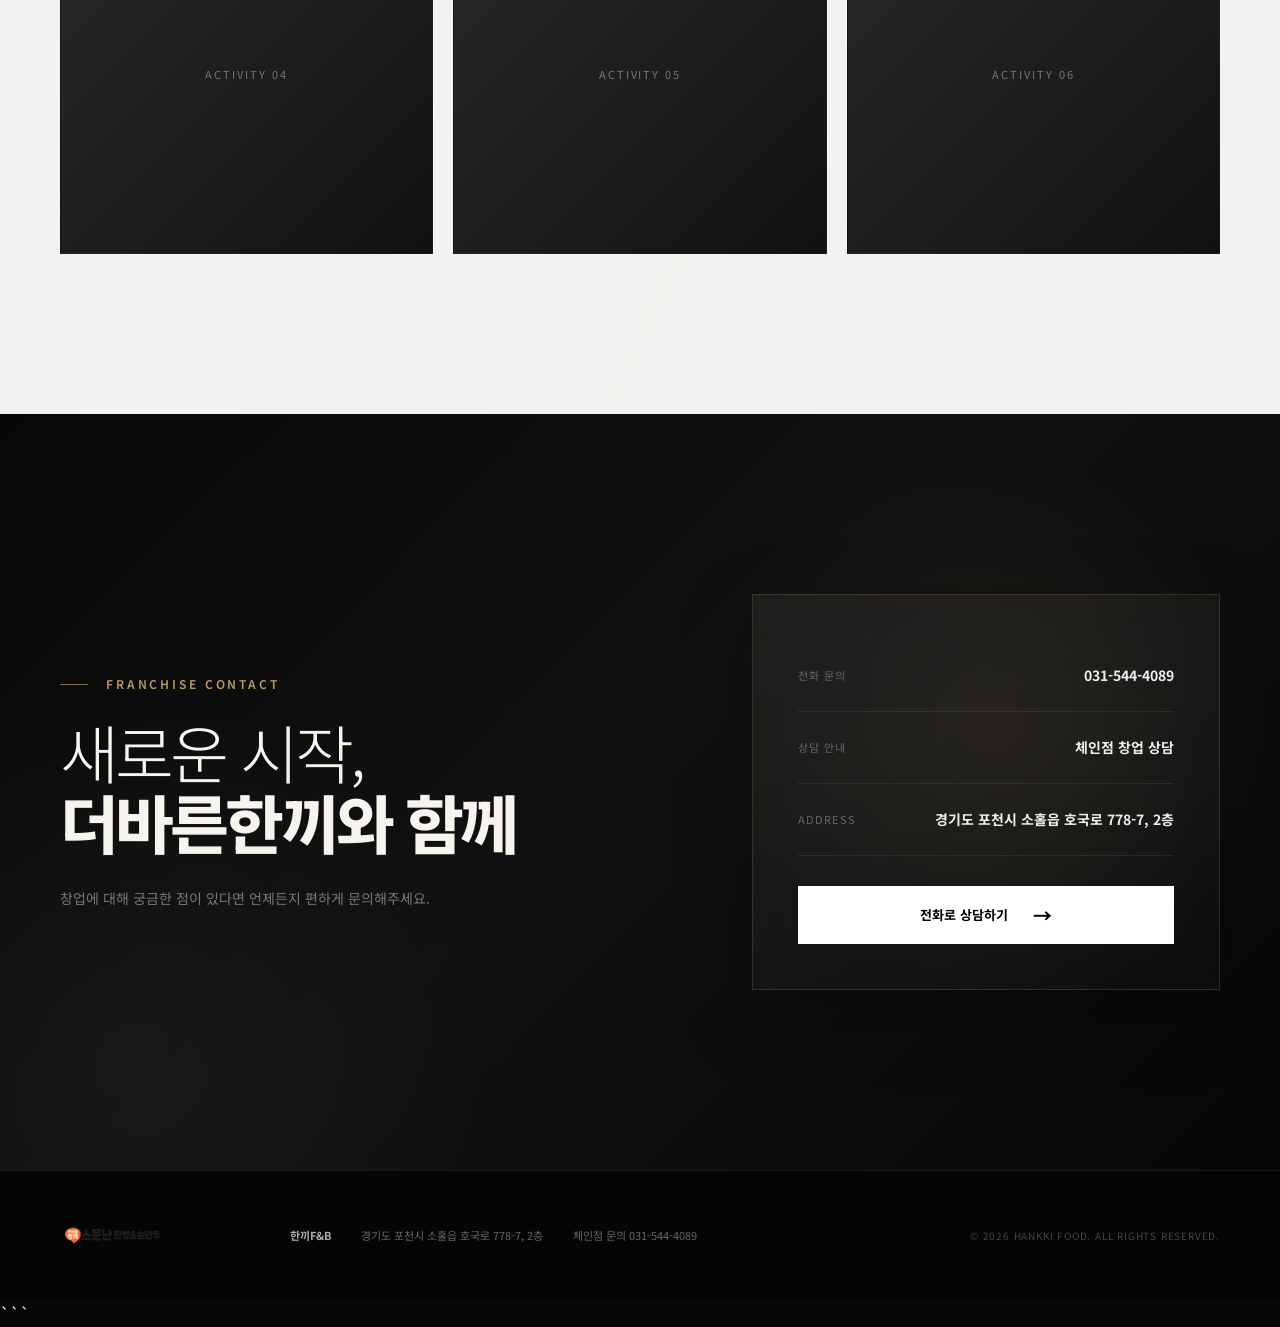
==== commit 62abb8ba: "첫 홈페이지 업로드" ====
--- a/index.html
+++ b/index.html
@@ -1,3 +1,4 @@
+```html
 <!DOCTYPE html>
 <html lang="ko">
 
@@ -5,426 +6,1383 @@
     <meta charset="UTF-8">
     <meta name="viewport" content="width=device-width, initial-scale=1.0">
 
-    <title>더바른한끼 | 한끼식품</title>
-    <link href="https://fonts.googleapis.com/css2?family=Noto+Sans+KR:wght@300;400;500;600;700&display=swap" rel="stylesheet">
-    <link rel="stylesheet" href="style.css">
+    <title>한끼식품 | 더바른한끼</title>
+
+    <meta name="description" content="한끼식품 | 더바른한끼 소문난찐빵&손만두">
+
+    <link rel="preconnect" href="https://fonts.googleapis.com">
+    <link rel="preconnect" href="https://fonts.gstatic.com" crossorigin>
+
+    <link
+        href="https://fonts.googleapis.com/css2?family=Noto+Sans+KR:wght@300;400;500;600;700;800;900&display=swap"
+        rel="stylesheet"
+    >
+
+    <link rel="stylesheet" href="css/style.css">
 </head>
 
 
 <body>
 
-
-    <!-- =========================
-         상단 메뉴
-    ========================== -->
-
-    <header>
-
-        <!-- 로고 클릭 시 메인 홈페이지로 이동 -->
-     <a href="index.html" class="logo">
-    <img src="images/logo.png" alt="더바른한끼 소문난찐빵&손만두">
+<!-- =====================================================
+     HEADER
+===================================================== -->
+
+<header id="header">
+
+    <div class="header-inner">
+
+        <a href="#home" class="logo logo-color-change">
+    <img src="images/logo.png" alt="한끼식품">
+    <img src="images/logo.png" alt="" class="logo-white-text">
 </a>
 
-        <!-- 모든 페이지와 동일한 메뉴 -->
-        <nav>
-            <div class="dropdown">
-    <a href="brand.html">
-        브랜드 소개
-    </a>
-
-    <div class="dropdown-menu">
-        <a href="brand.html">브랜드 개요</a>
-        <a href="history.html">걸어온 길</a>
-    </div>
+        <nav class="desktop-nav">
+            <a href="#brand">브랜드</a>
+            <a href="#stores">가맹점</a>
+            <a href="#strength">경쟁력</a>
+            <a href="#startup">창업비용</a>
+            <a href="#products">제품소개</a>
+            <a href="#contact">가맹문의</a>
+        </nav>
+
+        <a href="#contact" class="header-button">
+            가맹문의
+            <span>→</span>
+        </a>
+
+        <button class="mobile-button" id="mobileMenu" aria-label="메뉴">
+            <span></span>
+            <span></span>
+            <span></span>
+        </button>
+
+    </div>
+
+
+    <nav class="mobile-nav" id="mobileNav">
+        <a href="#brand">브랜드</a>
+        <a href="#stores">가맹점</a>
+        <a href="#strength">경쟁력</a>
+        <a href="#startup">창업비용</a>
+        <a href="#products">제품소개</a>
+        <a href="#reviews">고객후기</a>
+        <a href="#activity">한끼 소식</a>
+        <a href="#contact">가맹문의</a>
+    </nav>
+
+</header>
+
+
+
+<!-- =====================================================
+     HERO
+===================================================== -->
+
+<main>
+
+<section class="hero" id="home">
+
+    <div class="hero-image"></div>
+    <div class="hero-dark"></div>
+
+    <div class="hero-content">
+
+        <p class="hero-small">
+            한끼식품의 새로운 브랜드
+        </p>
+
+        <h1>
+            더 바르고,
+            <br>
+            <strong>더 맛있는 한끼</strong>
+        </h1>
+
+        <p class="hero-description">
+            20년 전통의 맛과 품질을 자랑하는
+            <br>
+            더바른한끼 소문난찐빵&amp;손만두
+        </p>
+
+        <a href="#brand" class="hero-button">
+            브랜드 알아보기
+            <span>→</span>
+        </a>
+
+    </div>
+
+    <div class="hero-number">
+        <span class="active">01</span>
+        <span>/</span>
+        <span>10</span>
+    </div>
+
+    <div class="scroll-guide">
+        <span>SCROLL</span>
+        <i>↓</i>
+    </div>
+
+</section>
+
+
+
+<!-- =====================================================
+     BRAND
+===================================================== -->
+
+<section class="brand-slide" id="brand">
+
+    <div class="brand-logo-area">
+
+        <div class="brand-logo-box">
+
+           <div class="brand-logo logo-color-change">
+    <img src="images/logo.png" alt="한끼식품">
+    <img src="images/logo.png" alt="" class="logo-white-text">
 </div>
 
-            <a href="products.html">
-                제품 소개
+            <p>
+                더 바른 한끼를 만드는 사람들
+            </p>
+
+        </div>
+
+    </div>
+
+
+    <div class="brand-story">
+
+        <span class="section-label">
+            BRAND STORY
+        </span>
+
+        <h2>
+            한끼를 더 바르게,
+            <br>
+            <strong>더 맛있게</strong>
+        </h2>
+
+        <p>
+            더바른한끼는 20년 전통의
+            소문난찐빵&amp;손만두에서 시작된
+            새로운 브랜드입니다.
+        </p>
+
+        <p>
+            품질 좋은 재료와 정직한 생산을
+            바탕으로 누구나 믿고 찾을 수 있는
+            한끼를 만들어갑니다.
+        </p>
+
+    </div>
+
+</section>
+
+
+
+<!-- =====================================================
+     STORES
+===================================================== -->
+
+<section class="stores section" id="stores">
+
+    <div class="container">
+
+        <div class="section-heading">
+
+            <div>
+
+                <span class="section-label">
+                    OUR STORES
+                </span>
+
+                <h2>
+                    함께 성장하는
+                    <br>
+                    <strong>더바른한끼 가맹점</strong>
+                </h2>
+
+            </div>
+
+            <p>
+                현재 운영 중인 가맹점을
+                소개합니다.
+            </p>
+
+        </div>
+
+    </div>
+
+
+    <div class="auto-slider">
+
+        <div class="slider-track store-track">
+
+            <div class="store-card">
+                <div class="image-placeholder">STORE 01</div>
+                <h3>강남과일점</h3>
+                <p>서울 강남구</p>
+            </div>
+
+            <div class="store-card">
+                <div class="image-placeholder">STORE 02</div>
+                <h3>에픽버거점</h3>
+                <p>서울 강남구</p>
+            </div>
+
+            <div class="store-card">
+                <div class="image-placeholder">STORE 03</div>
+                <h3>과일부심점</h3>
+                <p>경기 광주시</p>
+            </div>
+
+            <div class="store-card">
+                <div class="image-placeholder">STORE 04</div>
+                <h3>고양점</h3>
+                <p>경기도 고양시</p>
+            </div>
+
+            <div class="store-card">
+                <div class="image-placeholder">STORE 05</div>
+                <h3>일산시장점</h3>
+                <p>경기도 고양시</p>
+            </div>
+
+            <div class="store-card">
+                <div class="image-placeholder">STORE 06</div>
+                <h3>암사점</h3>
+                <p>서울 강동구</p>
+            </div>
+
+            <div class="store-card">
+                <div class="image-placeholder">STORE 07</div>
+                <h3>판교점</h3>
+                <p>경기도 성남시</p>
+            </div>
+
+            <div class="store-card">
+                <div class="image-placeholder">STORE 08</div>
+                <h3>용문점</h3>
+                <p>경기도 양평군</p>
+            </div>
+
+            <div class="store-card">
+                <div class="image-placeholder">STORE 09</div>
+                <h3>고성점</h3>
+                <p>강원도 고성군</p>
+            </div>
+
+            <div class="store-card">
+                <div class="image-placeholder">STORE 10</div>
+                <h3>양평점</h3>
+                <p>경기도 양평군</p>
+            </div>
+
+        </div>
+
+    </div>
+
+</section>
+
+
+
+<!-- =====================================================
+     STRENGTH
+===================================================== -->
+
+<section class="strength section" id="strength">
+
+    <div class="container">
+
+        <div class="section-heading">
+
+            <div>
+
+                <span class="section-label">
+                    OUR STRENGTH
+                </span>
+
+                <h2>
+                    우리가 선택받는
+                    <br>
+                    <strong>다섯 가지 이유</strong>
+                </h2>
+
+            </div>
+
+        </div>
+
+
+        <div class="strength-grid">
+
+            <article class="strength-card">
+                <span>01</span>
+                <h3>검증된 맛</h3>
+                <p>
+                    오랜 시간 사랑받아온
+                    20년 전통의 맛과 노하우
+                </p>
+            </article>
+
+            <article class="strength-card">
+                <span>02</span>
+                <h3>직접 생산</h3>
+                <p>
+                    만두와 찐빵을 직접 생산하고
+                    안정적으로 배송합니다.
+                </p>
+            </article>
+
+            <article class="strength-card">
+                <span>03</span>
+                <h3>소자본 창업</h3>
+                <p>
+                    창업 비용에 대한
+                    본사 마진 부담을 낮췄습니다.
+                </p>
+            </article>
+
+            <article class="strength-card">
+                <span>04</span>
+                <h3>1인 운영</h3>
+                <p>
+                    효율적인 운영 시스템으로
+                    인건비 부담을 줄일 수 있습니다.
+                </p>
+            </article>
+
+            <article class="strength-card">
+                <span>05</span>
+                <h3>샵인샵 운영</h3>
+                <p>
+                    기존 매장과 함께 운영하는
+                    복합 매장 형태가 가능합니다.
+                </p>
+            </article>
+
+        </div>
+
+    </div>
+
+</section>
+
+<!-- =====================================================
+     STARTUP COST
+===================================================== -->
+
+<section class="startup" id="startup">
+
+    <div class="container">
+
+        <!-- TITLE -->
+        <div class="section-heading startup-heading">
+
+            <span class="section-label">
+                FRANCHISE
+            </span>
+
+            <h2>
+                더바른한끼와 함께하는
+                <br>
+                <strong>새로운 창업</strong>
+            </h2>
+
+            <p>
+                소자본으로 시작할 수 있는 더바른한끼
+                <br>
+                창업비용에 대한 본사 마진은 0입니다.
+            </p>
+
+        </div>
+
+
+        <!-- MAIN MESSAGE -->
+        <div class="startup-main-message">
+
+            <span class="small-text">
+                START YOUR BUSINESS
+            </span>
+
+            <h3>
+                <strong>소자본 · 1인 운영 · 샵인샵</strong>
+                창업이 가능합니다.
+            </h3>
+
+            <p>
+                더바른한끼는 창업비용에 대한 본사 마진을 0으로 하고,
+                <br>
+                기존 시설을 최대한 활용하여 합리적인 비용으로
+                창업할 수 있도록 지원합니다.
+            </p>
+
+        </div>
+
+
+        <!-- FRANCHISE TYPE -->
+        <div class="startup-type">
+
+            <div class="startup-type-item">
+
+                <span>A안</span>
+
+                <h3>
+                    소문난 단독 가맹점
+                </h3>
+
+                <p>
+                    더바른한끼 브랜드를 중심으로
+                    독립적인 매장을 운영하는 형태입니다.
+                </p>
+
+            </div>
+
+
+            <div class="startup-type-item">
+
+                <span>B안</span>
+
+                <h3>
+                    샵인샵 형태
+                </h3>
+
+                <p>
+                    기존 매장에 더바른한끼를 함께 운영하여
+                    추가적인 창업 부담을 줄일 수 있습니다.
+                </p>
+
+            </div>
+
+        </div>
+
+
+        <!-- FRANCHISE COST TABLE -->
+
+        <div class="startup-table-wrap">
+
+            <div class="startup-table-head">
+
+                <div>
+
+                    <span>FRANCHISE COST</span>
+
+                    <h3>
+                        창업비용 안내
+                    </h3>
+
+                </div>
+
+                <p>
+                    더바른한끼 공식 창업비용 기준
+                    <br>
+                    매장 크기 및 현장 조건에 따라 달라질 수 있습니다.
+                </p>
+
+            </div>
+
+
+            <div class="startup-table">
+
+                <!-- HEADER -->
+
+                <div class="startup-table-row startup-table-header">
+
+                    <div class="startup-cell category">
+                        구분
+                    </div>
+
+                    <div class="startup-cell description">
+                        항목
+                    </div>
+
+                    <div class="startup-cell amount">
+                        비용
+                    </div>
+
+                    <div class="startup-cell note">
+                        비고
+                    </div>
+
+                </div>
+
+
+                <!-- 01 -->
+
+                <div class="startup-table-row">
+
+                    <div class="startup-cell category">
+                        01
+                    </div>
+
+                    <div class="startup-cell description">
+                        교육비
+                    </div>
+
+                    <div class="startup-cell amount">
+                        무료
+                    </div>
+
+                    <div class="startup-cell note">
+                        점포 운영 및 서비스 교육
+                    </div>
+
+                </div>
+
+
+                <!-- 02 -->
+
+                <div class="startup-table-row">
+
+                    <div class="startup-cell category">
+                        02
+                    </div>
+
+                    <div class="startup-cell description">
+                        가맹비
+                    </div>
+
+                    <div class="startup-cell amount">
+                        무료
+                    </div>
+
+                    <div class="startup-cell note">
+                        브랜드 사용 및 상권 보호
+                    </div>
+
+                </div>
+
+
+                <!-- 03 -->
+
+                <div class="startup-table-row">
+
+                    <div class="startup-cell category">
+                        03
+                    </div>
+
+                    <div class="startup-cell description">
+                        인테리어
+                    </div>
+
+                    <div class="startup-cell amount">
+                        별도 협의
+                    </div>
+
+                    <div class="startup-cell note">
+                        최소 공사 · 기존 인테리어 최대 활용
+                    </div>
+
+                </div>
+
+
+                <!-- 04 -->
+
+                <div class="startup-table-row">
+
+                    <div class="startup-cell category">
+                        04
+                    </div>
+
+                    <div class="startup-cell description">
+                        보일러
+                    </div>
+
+                    <div class="startup-cell amount">
+                        별도 협의
+                    </div>
+
+                    <div class="startup-cell note">
+                        스팀보일러 · 전기 · 가스 · 석유
+                    </div>
+
+                </div>
+
+
+                <!-- 05 -->
+
+                <div class="startup-table-row">
+
+                    <div class="startup-cell category">
+                        05
+                    </div>
+
+                    <div class="startup-cell description">
+                        어닝
+                    </div>
+
+                    <div class="startup-cell amount">
+                        60만원
+                    </div>
+
+                    <div class="startup-cell note">
+                        전면 5m 기준
+                    </div>
+
+                </div>
+
+
+                <!-- 06 -->
+
+                <div class="startup-table-row">
+
+                    <div class="startup-cell category">
+                        06
+                    </div>
+
+                    <div class="startup-cell description">
+                        간판 및 사인물
+                    </div>
+
+                    <div class="startup-cell amount">
+                        190만원
+                    </div>
+
+                    <div class="startup-cell note">
+                        간판 신규 제작 · 내부 사인물
+                    </div>
+
+                </div>
+
+
+                <!-- 07 -->
+
+                <div class="startup-table-row">
+
+                    <div class="startup-cell category">
+                        07
+                    </div>
+
+                    <div class="startup-cell description">
+                        냉동고 및 주방설비
+                    </div>
+
+                    <div class="startup-cell amount">
+                        60만원
+                    </div>
+
+                    <div class="startup-cell note">
+                        기존 설비 사용 가능
+                    </div>
+
+                </div>
+
+
+                <!-- 08 -->
+
+                <div class="startup-table-row">
+
+                    <div class="startup-cell category">
+                        08
+                    </div>
+
+                    <div class="startup-cell description">
+                        찜기
+                    </div>
+
+                    <div class="startup-cell amount">
+                        80만원
+                    </div>
+
+                    <div class="startup-cell note">
+                        3구 찜기
+                    </div>
+
+                </div>
+
+
+                <!-- TOTAL -->
+
+                <div class="startup-table-row startup-table-total">
+
+                    <div class="startup-cell category">
+                        TOTAL
+                    </div>
+
+                    <div class="startup-cell description">
+                        총 창업비용
+                    </div>
+
+                    <div class="startup-cell amount">
+                        약 1,000만원
+                    </div>
+
+                    <div class="startup-cell note">
+                        매장 크기에 따라 상이
+                    </div>
+
+                </div>
+
+            </div>
+
+
+            <!-- NOTICE -->
+
+            <div class="startup-table-notice">
+
+                <strong>
+                    ※ 창업비용 안내
+                </strong>
+
+                <span></span>
+
+                <p>
+                    더바른한끼는 창업비용에 대한 본사 마진을 0으로 운영합니다.
+                    인테리어 및 일부 설비 비용은 매장 규모와 현장 조건에 따라
+                    달라질 수 있으며, 기존 시설을 활용할 수 있습니다.
+                </p>
+
+            </div>
+
+        </div>
+
+
+        <!-- STARTUP PROCESS -->
+
+        <div class="startup-process">
+
+            <div class="startup-process-title">
+
+                <span>
+                    PROCESS
+                </span>
+
+                <h3>
+                    창업 진행 절차
+                </h3>
+
+            </div>
+
+
+            <div class="startup-process-list">
+
+                <div class="startup-process-item">
+
+                    <b>01</b>
+
+                    <div>
+                        <strong>상담신청</strong>
+
+                        <p>
+                            창업 상담 및 기본 안내
+                        </p>
+                    </div>
+
+                </div>
+
+
+                <div class="startup-process-item">
+
+                    <b>02</b>
+
+                    <div>
+                        <strong>입지검토</strong>
+
+                        <p>
+                            매장 위치 및 상권 검토
+                        </p>
+                    </div>
+
+                </div>
+
+
+                <div class="startup-process-item">
+
+                    <b>03</b>
+
+                    <div>
+                        <strong>가맹계약</strong>
+
+                        <p>
+                            계약 조건 및 일정 협의
+                        </p>
+                    </div>
+
+                </div>
+
+
+                <div class="startup-process-item">
+
+                    <b>04</b>
+
+                    <div>
+                        <strong>매장준비</strong>
+
+                        <p>
+                            인테리어 및 시설 준비
+                        </p>
+                    </div>
+
+                </div>
+
+
+                <div class="startup-process-item">
+
+                    <b>05</b>
+
+                    <div>
+                        <strong>교육 / 오픈</strong>
+
+                        <p>
+                            운영교육 및 오픈 지원
+                        </p>
+                    </div>
+
+                </div>
+
+
+                <div class="startup-process-item">
+
+                    <b>06</b>
+
+                    <div>
+                        <strong>GRAND OPEN</strong>
+
+                        <p>
+                            성공적인 매장 오픈
+                        </p>
+                    </div>
+
+                </div>
+
+            </div>
+
+        </div>
+
+
+        <!-- BUTTON -->
+
+        <a href="#contact" class="startup-button">
+
+            창업 상담 문의
+
+            <span>→</span>
+
+        </a>
+
+    </div>
+
+</section>
+
+<!-- =====================================================
+     CEO
+===================================================== -->
+
+<section class="ceo section" id="ceo">
+
+    <div class="ceo-image">
+
+        <div class="image-placeholder ceo-photo-wrap">
+            <img src="images/about.jpg" alt="한끼식품 대표" class="ceo-photo">
+        </div>
+
+    </div>
+
+
+    <div class="ceo-content">
+
+        <span class="section-label">
+            CEO MESSAGE
+        </span>
+
+        <h2>
+            좋은 재료와
+            <br>
+            <strong>정직한 마음</strong>
+        </h2>
+
+        <p>
+            어린 시절 아버지가 퇴근하며 사 오시던
+            따끈한 찐빵과 손만두의 맛.
+        </p>
+
+        <p>
+            그 따뜻했던 기억을 바탕으로
+            품질 좋은 재료와 부담 없는 가격으로
+            고객에게 추억의 맛을 전하고자 합니다.
+        </p>
+
+        <p>
+            정직함을 잃지 않고,
+            한끼 한끼 정성을 다해
+            더 바르게 만들어가겠습니다.
+        </p>
+
+        <strong class="ceo-name">
+            한끼식품 대표
+        </strong>
+
+    </div>
+
+</section>
+
+<!-- =====================================================
+     PRODUCTS
+===================================================== -->
+
+<section class="products section" id="products">
+
+    <div class="container">
+
+        <div class="section-heading">
+
+            <div>
+
+                <span class="section-label">
+                    OUR PRODUCTS
+                </span>
+
+                <h2>
+                    더바른한끼의
+                    <br>
+                    <strong>맛있는 제품</strong>
+                </h2>
+
+            </div>
+
+            <p>
+                정성스럽게 만들어낸
+                제품들을 만나보세요.
+            </p>
+
+        </div>
+
+    </div>
+
+
+    <div class="auto-slider">
+
+        <div class="slider-track product-track">
+
+            <!-- 01 왕찐빵 -->
+            <article class="product-card">
+
+                <div class="product-image">
+                    <img src="images/product1.jpg"
+                         alt="왕찐빵">
+                </div>
+
+                <div class="product-info">
+                    <span>01</span>
+                    <h3>왕찐빵</h3>
+                    <p>부드러운 피와 풍성한 앙금이 어우러진 왕찐빵</p>
+                </div>
+
+            </article>
+
+
+            <!-- 02 옥수수찐빵 -->
+            <article class="product-card">
+
+                <div class="product-image">
+                    <img src="images/product2.jpg"
+                         alt="옥수수찐빵">
+                </div>
+
+                <div class="product-info">
+                    <span>02</span>
+                    <h3>옥수수찐빵</h3>
+                    <p>옥수수의 고소하고 달콤한 풍미를 담은 찐빵</p>
+                </div>
+
+            </article>
+
+
+            <!-- 03 발효 고기왕만두 -->
+            <article class="product-card">
+
+                <div class="product-image">
+                    <img src="images/product3.jpg"
+                         alt="발효 고기왕만두">
+                </div>
+
+                <div class="product-info">
+                    <span>03</span>
+                    <h3>발효 고기왕만두</h3>
+                    <p>정성스럽게 발효한 만두피와 풍성한 고기소</p>
+                </div>
+
+            </article>
+
+
+            <!-- 04 발효 김치왕만두 -->
+            <article class="product-card">
+
+                <div class="product-image">
+                    <img src="images/product4.jpg"
+                         alt="발효 김치왕만두">
+                </div>
+
+                <div class="product-info">
+                    <span>04</span>
+                    <h3>발효 김치왕만두</h3>
+                    <p>깊은 풍미의 김치소를 담은 발효 왕만두</p>
+                </div>
+
+            </article>
+
+
+            <!-- 05 수제 고기 왕만두 -->
+            <article class="product-card">
+
+                <div class="product-image">
+                    <img src="images/product5.jpg"
+                         alt="수제 고기 왕만두">
+                </div>
+
+                <div class="product-info">
+                    <span>05</span>
+                    <h3>수제 고기 왕만두</h3>
+                    <p>풍성한 고기소를 정성껏 빚어낸 수제 왕만두</p>
+                </div>
+
+            </article>
+
+
+            <!-- 06 수제 김치 왕만두 -->
+            <article class="product-card">
+
+                <div class="product-image">
+                    <img src="images/product6.jpg"
+                         alt="수제 김치 왕만두">
+                </div>
+
+                <div class="product-info">
+                    <span>06</span>
+                    <h3>수제 김치 왕만두</h3>
+                    <p>매콤하고 깔끔한 김치소를 담은 수제 왕만두</p>
+                </div>
+
+            </article>
+
+
+            <!-- 07 숯불 갈비만두 -->
+            <article class="product-card">
+
+                <div class="product-image">
+                    <img src="images/product7.jpg"
+                         alt="숯불 갈비만두">
+                </div>
+
+                <div class="product-info">
+                    <span>07</span>
+                    <h3>숯불 갈비만두</h3>
+                    <p>숯불 갈비의 깊고 달콤한 풍미를 담은 만두</p>
+                </div>
+
+            </article>
+
+
+            <!-- 08 고기만두 -->
+            <article class="product-card">
+
+                <div class="product-image">
+                    <img src="images/product8.jpg"
+                         alt="고기만두">
+                </div>
+
+                <div class="product-info">
+                    <span>08</span>
+                    <h3>고기만두</h3>
+                    <p>담백하고 풍성한 고기소로 가득 채운 만두</p>
+                </div>
+
+            </article>
+
+
+            <!-- 09 김치만두 -->
+            <article class="product-card">
+
+                <div class="product-image">
+                    <img src="images/product9.jpg"
+                         alt="김치만두">
+                </div>
+
+                <div class="product-info">
+                    <span>09</span>
+                    <h3>김치만두</h3>
+                    <p>깔끔하고 매콤한 맛이 조화로운 김치만두</p>
+                </div>
+
+            </article>
+
+        </div>
+
+    </div>
+
+</section>
+
+<!-- =====================================================
+     REVIEWS
+===================================================== -->
+
+<section class="reviews section" id="reviews">
+
+    <div class="container">
+
+        <div class="section-heading">
+
+            <div>
+
+                <span class="section-label">
+                    CUSTOMER REVIEW
+                </span>
+
+                <h2>
+                    고객이 직접 남긴
+                    <br>
+                    <strong>생생한 이야기</strong>
+                </h2>
+
+            </div>
+
+            <p>
+                실제 고객 후기 이미지를
+                한곳에서 만나보세요.
+            </p>
+
+        </div>
+
+    </div>
+
+
+    <div class="auto-slider">
+
+        <div class="slider-track review-track">
+
+            <div class="review-card">
+                <img src="images/review1.png" alt="고객 리뷰">
+            </div>
+
+            <div class="review-card">
+                <img src="images/review2.png" alt="고객 리뷰">
+            </div>
+
+            <div class="review-card">
+                <img src="images/review3.png" alt="고객 리뷰">
+            </div>
+
+            <div class="review-card">
+                <img src="images/review4.png" alt="고객 리뷰">
+            </div>
+
+            <div class="review-card">
+                <img src="images/review5.png" alt="고객 리뷰">
+            </div>
+
+            <div class="review-card">
+                <img src="images/review6.png" alt="고객 리뷰">
+            </div>
+
+            <div class="review-card">
+                <img src="images/review7.png" alt="고객 리뷰">
+            </div>
+
+            <div class="review-card">
+                <img src="images/review8.png" alt="고객 리뷰">
+            </div>
+
+        </div>
+
+    </div>
+
+</section>
+
+
+
+<!-- =====================================================
+     ACTIVITY
+===================================================== -->
+
+<section class="activity section" id="activity">
+
+    <div class="container">
+
+        <div class="section-heading center">
+
+            <span class="section-label">
+                HANKKI NEWS
+            </span>
+
+            <h2>
+                함께 만들어가는
+                <br>
+                <strong>한끼식품의 오늘</strong>
+            </h2>
+
+        </div>
+
+
+        <div class="activity-grid">
+
+            <div class="activity-image">
+                <div class="image-placeholder">ACTIVITY 01</div>
+            </div>
+
+            <div class="activity-image">
+                <div class="image-placeholder">ACTIVITY 02</div>
+            </div>
+
+            <div class="activity-image">
+                <div class="image-placeholder">ACTIVITY 03</div>
+            </div>
+
+            <div class="activity-image">
+                <div class="image-placeholder">ACTIVITY 04</div>
+            </div>
+
+            <div class="activity-image">
+                <div class="image-placeholder">ACTIVITY 05</div>
+            </div>
+
+            <div class="activity-image">
+                <div class="image-placeholder">ACTIVITY 06</div>
+            </div>
+
+        </div>
+
+    </div>
+
+</section>
+
+
+
+<!-- =====================================================
+     CONTACT
+===================================================== -->
+
+<section class="contact section" id="contact">
+
+    <div class="contact-inner">
+
+        <div class="contact-title">
+
+            <span class="section-label">
+                FRANCHISE CONTACT
+            </span>
+
+            <h2>
+                새로운 시작,
+                <br>
+                <strong>더바른한끼와 함께</strong>
+            </h2>
+
+            <p>
+                창업에 대해 궁금한 점이 있다면
+                언제든지 편하게 문의해주세요.
+            </p>
+
+        </div>
+
+
+        <div class="contact-card">
+
+            <div class="contact-row">
+                <span>전화 문의</span>
+                <strong>031-544-4089</strong>
+            </div>
+
+            <div class="contact-row">
+                <span>상담 안내</span>
+                <strong>체인점 창업 상담</strong>
+            </div>
+
+            <div class="contact-row">
+                <span>ADDRESS</span>
+                <strong>
+                    경기도 포천시 소홀읍
+                    호국로 778-7, 2층
+                </strong>
+            </div>
+
+            <a href="tel:0315444089" class="contact-button">
+                전화로 상담하기
+                <span>→</span>
             </a>
 
-            <a href="company.html">
-                한끼식품
-            </a>
-
-            <a href="contact.html">
-                문의하기
-            </a>
-
-        </nav>
-
-    </header>
-
-
-    <!-- =========================
-         메인 화면
-    ========================== -->
-    <section class="hero">
-
-        <div class="hero-text">
-
-            <p>
-                한끼식품의 새로운 브랜드
-            </p>
-
-
-            <h1>
-                더 바르고,<br>
-                <span>더 맛있는 한끼</span>
-            </h1>
-
-
-            <p class="description">
-                좋은 재료와 정직한 생산으로<br>
-                누구나 안심하고 먹을 수 있는 한끼를 만듭니다.
-            </p>
-
-
-            <a href="brand.html" class="hero-button">
-                브랜드 알아보기
-            </a>
-
-        </div>
-
-<div class="hero-image">
-
-    <div class="hero-slider">
-<div class="hero-controls">
-
-    <button class="hero-prev">‹</button>
-
-    <span class="hero-count">
-        <strong>01</strong> / 03
-    </span>
-
-    <button class="hero-next">›</button>
+        </div>
+
+    </div>
+
+</section>
+
+</main>
+
+
+
+<!-- =====================================================
+     FOOTER
+===================================================== -->
+
+<footer>
+
+    <div class="footer-inner">
+
+        <a href="#home" class="footer-logo">
+
+            <img
+                src="images/logo.png"
+                alt="한끼식품"
+            >
+
+        </a>
+
+
+        <div class="footer-info">
+
+            <span>한끼F&amp;B</span>
+
+            <span>
+                경기도 포천시 소홀읍 호국로 778-7, 2층
+            </span>
+
+            <span>
+                체인점 문의 031-544-4089
+            </span>
+
+        </div>
+
+
+        <p class="copyright">
+            © 2026 HANKKI FOOD.
+            ALL RIGHTS RESERVED.
+        </p>
+
+    </div>
+
+</footer>
+
+
+
+<button id="topButton" aria-label="맨 위로">
+    ↑
+</button>
+
+
+
+<script src="js/main.js"></script>
+
+
+
+<!-- REVIEW LIGHTBOX -->
+
+<div class="review-lightbox" id="reviewLightbox">
+
+    <button
+        class="review-lightbox-close"
+        id="reviewLightboxClose"
+        type="button"
+    >
+        ×
+    </button>
+
+    <img
+        id="reviewLightboxImage"
+        src=""
+        alt="고객 리뷰 확대 이미지"
+    >
 
 </div>
-        <div class="hero-slide active">
-            <img src="images/main1.jpg" alt="더바른한끼">
-        </div>
-
-        <div class="hero-slide">
-            <img src="images/main2.jpg" alt="더바른한끼">
-        </div>
-
-        <div class="hero-slide">
-            <img src="images/main3.jpg" alt="더바른한끼">
-        </div>
-
-    </div>
-
-</div>
-
-    </section>
-<div class="hero-scroll">
-    <span>SCROLL TO EXPLORE</span>
-    <div class="scroll-line"></div>
-</div>
-
-    <!-- =========================
-         핵심 가치
-    ========================== -->
-
-    <section class="values">
-
-
-        <div class="value-item">
-
-            <div class="value-icon">
-                🌱
-            </div>
-            <h3>
-                좋은 재료
-            </h3>
-
-            <p>
-                엄선한 재료를 사용해<br>
-                믿을 수 있는 제품을 만듭니다.
-            </p>
-
-        </div>
-
-
-        <div class="value-item">
-
-            <div class="value-icon">
-                🥟
-            </div>
-
-            <h3>
-                정직한 맛
-            </h3>
-
-            <p>
-                오랜 경험과 노하우를 바탕으로<br>
-                한결같은 맛을 지켜갑니다.
-            </p>
-
-        </div>
-
-
-        <div class="value-item">
-
-            <div class="value-icon">
-                🏭
-            </div>
-
-            <h3>
-                직접 생산
-            </h3>
-
-            <p>
-                직접 생산하고 관리하며<br>
-                제품의 품질을 책임집니다.
-            </p>
-
-        </div>
-
-
-        <div class="value-item">
-
-            <div class="value-icon">
-                🤝
-            </div>
-
-            <h3>
-                함께 성장
-            </h3>
-
-            <p>
-                고객과 파트너가 함께 성장할 수 있는<br>
-                식품 브랜드를 만들어갑니다.
-            </p>
-
-        </div>
-
-
-    </section>
-
-
-    <!-- =========================
-         제품 미리보기
-    ========================== -->
-
-    <section class="products">
-
-
-        <div class="products-intro">
-
-            <p class="section-label">
-                OUR PRODUCTS
-            </p>
-
-
-            <h2>
-                더바른한끼의<br>
-                대표 제품
-            </h2>
-
-
-            <p>
-                오랜 시간 쌓아온 제조 노하우로<br>
-                정성스럽게 만든 제품을 소개합니다.
-            </p>
-
-
-            <a href="products.html" class="product-button">
-                전체 제품 보기
-            </a>
-
-        </div>
-
-
-        <div class="product-list">
-
-
-            <div class="product-card">
-
-                <div class="product-image">
-    <img src="images/찐빵사진파일명.jpg" alt="발효 왕찐빵">
-</div>
-
-                <h3>
-                    발효 왕찐빵
-                </h3>
-
-                <p>
-                    부드럽고 쫄깃한 왕찐빵
-                </p>
-
-            </div>
-
-
-            <div class="product-card">
-
-                <div class="product-image">
-    <img src="images/수제 고기 왕만두.jpg" alt="수제 고기 왕만두">
-</div>
-
-                <h3>
-                    수제 고기 왕만두
-                </h3>
-
-                <p>
-                    속을 가득 채운 수제 왕만두
-                </p>
-
-            </div>
-
-
-            <div class="product-card">
-
-                <div class="product-image">
-    <img src="images/숯불 갈비만두.jpg" alt="숯불 갈비만두">
-</div>
-
-                <h3>
-                    숯불 갈비만두
-                </h3>
-
-                <p>
-                    숯불향을 담은 갈비만두
-                </p>
-
-            </div>
-
-
-            <div class="product-card">
-
-                <div class="product-image">
-    <img src="images/호떡쌀 군만두.jpg" alt="호떡쌀 군만두">
-</div>
-
-                <h3>
-                    호떡쌀 군만두
-                </h3>
-
-                <p>
-                    바삭하고 고소한 군만두
-                </p>
-
-            </div>
-
-
-            <div class="product-card">
-
-                <div class="product-image">
-    <img src="images/더바른 한끼.jpg" alt="더바른한끼">
-</div>
-
-                <h3>
-                    납작이 군만두
-                </h3>
-
-                <p>
-                    한입에 쏙 납작이 군만두
-                </p>
-
-            </div>
-
-
-        </div>
-
-    </section>
-
-
-    <!-- =========================
-         브랜드 소개
-    ========================== -->
-
-    <section class="brand-story">
-
-
-        <div class="brand-story-image">
-
-            <div class="image-placeholder">
-
-                <span>
-                    BRAND IMAGE
-                </span>
-
-                <small>
-                    브랜드 대표 사진이 들어갈 자리
-                </small>
-
-            </div>
-
-        </div>
-
-
-        <div class="brand-story-text">
-
-            <p class="section-label">
-                BRAND STORY
-            </p>
-
-
-            <h2>
-                한끼를 더 바르게
-            </h2>
-
-
-            <p>
-                더바른한끼는 오랜 시간 쌓아온
-                식품 제조 경험을 바탕으로 탄생한
-                한끼식품의 브랜드입니다.
-            </p>
-
-
-            <p>
-                좋은 재료와 정직한 제조,
-                그리고 맛에 대한 꾸준한 고민으로
-                더 좋은 한끼를 만들어갑니다.
-            </p>
-
-
-            <a href="brand.html" class="story-button">
-                브랜드 소개
-            </a>
-
-        </div>
-
-
-    </section>
-
-<script>
-document.addEventListener('DOMContentLoaded', function () {
-
-    const slides = document.querySelectorAll('.hero-slide');
-    const prevButton = document.querySelector('.hero-prev');
-    const nextButton = document.querySelector('.hero-next');
-    const currentNumber = document.querySelector('.hero-count strong');
-
-    if (slides.length < 2) return;
-
-    let currentSlide = 0;
-
-    function showSlide(index) {
-
-        slides[currentSlide].classList.remove('active');
-
-        currentSlide = (index + slides.length) % slides.length;
-
-        slides[currentSlide].classList.add('active');
-
-        currentNumber.textContent =
-            String(currentSlide + 1).padStart(2, '0');
-    }
-
-    nextButton.addEventListener('click', function () {
-        showSlide(currentSlide + 1);
-    });
-
-    prevButton.addEventListener('click', function () {
-        showSlide(currentSlide - 1);
-    });
-
-    setInterval(function () {
-        showSlide(currentSlide + 1);
-    }, 4000);
-
-});
-</script>
+
+
 </body>
-
-</html>+</html>
+```
--- a/css/style.css
+++ b/css/style.css
@@ -0,0 +1,2631 @@
+/* =========================================================
+   HANKKI FOOD
+   PREMIUM BLACK CORPORATE STYLE
+========================================================= */
+
+@import url('https://fonts.googleapis.com/css2?family=Noto+Sans+KR:wght@300;400;500;600;700;800;900&display=swap');
+
+:root {
+    --black: #080808;
+    --black-2: #101010;
+    --black-3: #171717;
+    --dark: #202020;
+    --white: #ffffff;
+    --white-soft: #f4f4f4;
+    --gray: #999999;
+    --gray-dark: #666666;
+    --line: rgba(255, 255, 255, 0.12);
+    --accent: #c9a86a;
+    --container: 1400px;
+    --ease: cubic-bezier(.22, .61, .36, 1);
+}
+
+/* =========================================================
+   RESET
+========================================================= */
+
+* {
+    margin: 0;
+    padding: 0;
+    box-sizing: border-box;
+}
+
+html {
+    scroll-behavior: smooth;
+    background: var(--black);
+}
+
+body {
+    font-family:
+        "Noto Sans KR",
+        "Pretendard",
+        sans-serif;
+    color: var(--white);
+    background: var(--black);
+    overflow-x: hidden;
+    line-height: 1.7;
+}
+
+body.lock-scroll {
+    overflow: hidden;
+}
+
+a {
+    color: inherit;
+    text-decoration: none;
+}
+
+button {
+    font-family: inherit;
+}
+
+img {
+    display: block;
+    max-width: 100%;
+}
+
+section {
+    position: relative;
+}
+
+/* =========================================================
+   COMMON
+========================================================= */
+
+.container {
+    width: min(
+        calc(100% - 120px),
+        var(--container)
+    );
+    margin: 0 auto;
+}
+
+.section {
+    padding: 160px 0;
+}
+
+.section-label {
+    display: inline-block;
+    margin-bottom: 22px;
+    font-size: 12px;
+    font-weight: 600;
+    letter-spacing: 0.24em;
+    color: var(--accent);
+}
+
+.section-heading {
+    display: flex;
+    justify-content: space-between;
+    align-items: flex-end;
+    gap: 60px;
+    margin-bottom: 80px;
+}
+
+.section-heading h2 {
+    font-size: clamp(42px, 4vw, 68px);
+    line-height: 1.18;
+    font-weight: 300;
+    letter-spacing: -0.055em;
+}
+
+.section-heading h2 strong {
+    font-weight: 800;
+}
+
+.section-heading > p {
+    max-width: 340px;
+    color: var(--gray);
+    font-size: 15px;
+    line-height: 1.9;
+}
+
+.section-heading.center {
+    display: block;
+    text-align: center;
+}
+
+.section-heading.center h2 {
+    margin-bottom: 0;
+}
+
+/* =========================================================
+   HEADER
+========================================================= */
+
+#header {
+    position: fixed;
+    top: 0;
+    left: 0;
+    width: 100%;
+    height: 92px;
+    z-index: 1000;
+    border-bottom: 1px solid transparent;
+    background: linear-gradient(
+        to bottom,
+        rgba(0, 0, 0, .65),
+        rgba(0, 0, 0, 0)
+    );
+    transition:
+        background .45s var(--ease),
+        border-color .45s var(--ease),
+        height .45s var(--ease);
+}
+
+#header.scrolled {
+    height: 76px;
+    background: rgba(7, 7, 7, .94);
+    border-bottom-color: rgba(255, 255, 255, .08);
+    backdrop-filter: blur(18px);
+}
+
+.header-inner {
+    width: min(
+        calc(100% - 80px),
+        1600px
+    );
+    height: 100%;
+    margin: 0 auto;
+    display: flex;
+    align-items: center;
+}
+
+.logo {
+    display: flex;
+    align-items: center;
+    width: 150px;
+    margin-right: auto;
+}
+
+.logo img {
+    width: 160px;
+    height: auto;
+    object-fit: contain;
+}
+
+.desktop-nav {
+    display: flex;
+    align-items: center;
+    gap: 42px;
+    margin-right: 55px;
+}
+
+.desktop-nav a {
+    position: relative;
+    color: rgba(255, 255, 255, .82);
+    font-size: 14px;
+    font-weight: 500;
+    letter-spacing: -.02em;
+    transition: color .3s ease;
+}
+
+.desktop-nav a::after {
+    content: "";
+    position: absolute;
+    left: 0;
+    bottom: -8px;
+    width: 0;
+    height: 1px;
+    background: var(--accent);
+    transition: width .35s var(--ease);
+}
+
+.desktop-nav a:hover {
+    color: var(--white);
+}
+
+.desktop-nav a:hover::after {
+    width: 100%;
+}
+
+.header-button {
+    display: flex;
+    align-items: center;
+    justify-content: center;
+    gap: 18px;
+    width: 142px;
+    height: 46px;
+    border: 1px solid rgba(255, 255, 255, .3);
+    font-size: 13px;
+    font-weight: 600;
+    transition:
+        background .3s ease,
+        color .3s ease,
+        border-color .3s ease;
+}
+
+.header-button span {
+    font-size: 17px;
+    transition: transform .3s var(--ease);
+}
+
+.header-button:hover {
+    background: var(--white);
+    color: var(--black);
+    border-color: var(--white);
+}
+
+.header-button:hover span {
+    transform: translateX(5px);
+}
+
+.mobile-button {
+    display: none;
+    width: 42px;
+    height: 42px;
+    border: 0;
+    background: transparent;
+    cursor: pointer;
+}
+
+.mobile-button span {
+    display: block;
+    width: 23px;
+    height: 1px;
+    margin: 6px auto;
+    background: white;
+}
+
+.mobile-nav {
+    display: none;
+}
+
+/* =========================================================
+   HERO
+========================================================= */
+
+.hero {
+    position: relative;
+    height: 100vh;
+    min-height: 760px;
+    overflow: hidden;
+    background: var(--black);
+}
+
+.hero-image {
+    position: absolute;
+    inset: 0;
+    background-image: url("../images/main1.jpg");
+    background-size: cover;
+    background-position: center;
+    transform: scale(1.04);
+    animation: heroZoom 12s ease-out infinite alternate;
+}
+
+@keyframes heroZoom {
+    from {
+        transform: scale(1.04);
+    }
+
+    to {
+        transform: scale(1.10);
+    }
+}
+
+.hero-dark {
+    position: absolute;
+    inset: 0;
+    background:
+        linear-gradient(
+            90deg,
+            rgba(0, 0, 0, .82) 0%,
+            rgba(0, 0, 0, .55) 42%,
+            rgba(0, 0, 0, .12) 100%
+        ),
+        linear-gradient(
+            0deg,
+            rgba(0, 0, 0, .72) 0%,
+            transparent 55%
+        );
+}
+
+.hero-content {
+    position: absolute;
+    left: max(
+        60px,
+        calc((100% - 1400px) / 2)
+    );
+    top: 50%;
+    transform: translateY(-45%);
+    z-index: 2;
+}
+
+.hero-small {
+    margin-bottom: 25px;
+    color: var(--accent);
+    font-size: 13px;
+    font-weight: 600;
+    letter-spacing: .28em;
+}
+
+.hero h1 {
+    font-size: clamp(60px, 7vw, 108px);
+    line-height: 1.04;
+    font-weight: 300;
+    letter-spacing: -.065em;
+}
+
+.hero h1 strong {
+    font-weight: 800;
+}
+
+.hero-description {
+    margin-top: 35px;
+    color: rgba(255, 255, 255, .72);
+    font-size: 16px;
+    line-height: 1.9;
+}
+
+.hero-button {
+    display: inline-flex;
+    align-items: center;
+    gap: 35px;
+    margin-top: 48px;
+    padding-bottom: 14px;
+    border-bottom: 1px solid rgba(255, 255, 255, .6);
+    font-size: 14px;
+    font-weight: 600;
+    transition: border-color .3s ease;
+}
+
+.hero-button span {
+    font-size: 21px;
+    transition: transform .35s var(--ease);
+}
+
+.hero-button:hover {
+    border-color: var(--accent);
+}
+
+.hero-button:hover span {
+    transform: translateX(8px);
+}
+
+.hero-number {
+    position: absolute;
+    right: 70px;
+    bottom: 80px;
+    z-index: 3;
+    display: flex;
+    gap: 10px;
+    color: rgba(255, 255, 255, .35);
+    font-size: 12px;
+    letter-spacing: .18em;
+}
+
+.hero-number .active {
+    color: var(--white);
+}
+
+.scroll-guide {
+    position: absolute;
+    left: 50%;
+    bottom: 45px;
+    transform: translateX(-50%);
+    z-index: 3;
+    display: flex;
+    flex-direction: column;
+    align-items: center;
+    gap: 12px;
+    color: rgba(255, 255, 255, .55);
+    font-size: 9px;
+    letter-spacing: .3em;
+}
+
+.scroll-guide i {
+    font-style: normal;
+    font-size: 17px;
+    animation: scrollArrow 1.6s ease-in-out infinite;
+}
+
+@keyframes scrollArrow {
+    0%,
+    100% {
+        transform: translateY(0);
+    }
+
+    50% {
+        transform: translateY(7px);
+    }
+}
+
+/* =========================================================
+   BRAND SLIDE
+========================================================= */
+
+.brand-slide {
+    position: absolute;
+    top: 100vh;
+    left: 0;
+    width: 100%;
+    height: 100vh;
+    min-height: 760px;
+    z-index: 20;
+    display: grid;
+    grid-template-columns: 1fr 1fr;
+    background: var(--black);
+    transform: translateY(0);
+    transition: transform 1.05s cubic-bezier(.77, 0, .18, 1);
+}
+
+body.brand-open .brand-slide {
+    transform: translateY(-100vh);
+}
+
+.brand-logo-area {
+    position: relative;
+    display: flex;
+    align-items: center;
+    justify-content: center;
+    background:
+        radial-gradient(
+            circle at center,
+            #202020 0%,
+            #0b0b0b 60%,
+            #050505 100%
+        );
+    border-right: 1px solid rgba(255, 255, 255, .08);
+}
+
+.brand-logo-box {
+    text-align: center;
+}
+
+.brand-logo {
+    width: min(430px, 55vw);
+    margin: 0 auto 35px;
+    opacity: 1;
+}
+
+.brand-logo-box p {
+    color: var(--gray);
+    font-size: 13px;
+    letter-spacing: .22em;
+}
+
+.brand-story {
+    background:
+    linear-gradient(
+        rgba(8, 8, 8, 0.88),
+        rgba(8, 8, 8, 0.88)
+    ),
+    url("images/black-marble.jpg") center center / cover no-repeat;
+    display: flex;
+    flex-direction: column;
+    justify-content: center;
+    padding: 80px 10vw 80px 9vw;
+}
+
+.brand-story h2 {
+    margin-bottom: 35px;
+    font-size: clamp(45px, 5vw, 78px);
+    line-height: 1.12;
+    font-weight: 300;
+    letter-spacing: -.06em;
+}
+
+.brand-story h2 strong {
+    font-weight: 800;
+}
+
+.brand-story p {
+    max-width: 530px;
+    margin-top: 12px;
+    color: #999;
+    font-size: 16px;
+    line-height: 2;
+}
+
+/* =========================================================
+   STORES
+========================================================= */
+
+.stores {
+    background: #f2f2f0;
+    color: #111;
+    overflow: hidden;
+}
+
+.stores .section-label {
+    color: #777;
+}
+
+.stores .section-heading > p {
+    color: #777;
+}
+
+.stores .section-heading h2 {
+    color: #111;
+}
+
+.stores .section-heading h2 strong {
+    color: #111;
+}
+
+/* 슬라이드 전체 폭을 가운데로 제한 */
+.auto-slider {
+    width: min(
+        calc(100% - 120px),
+        1200px
+    );
+    margin: 0 auto;
+    overflow: hidden;
+}
+
+/* 슬라이드 카드가 끝에서 끝까지 퍼지지 않도록 중앙 정렬 */
+.slider-track {
+    display: flex;
+    width: max-content;
+}
+
+.store-track {
+    gap: 20px;
+    animation: storeMove 38s linear infinite;
+}
+
+@keyframes storeMove {
+    from {
+        transform: translateX(0);
+    }
+
+    to {
+        transform: translateX(-50%);
+    }
+}
+
+.store-card {
+    width: 290px;
+    flex-shrink: 0;
+}
+
+.image-placeholder {
+    position: relative;
+    display: flex;
+    align-items: center;
+    justify-content: center;
+    min-height: 240px;
+    background:
+        linear-gradient(
+            135deg,
+            #2a2a2a,
+            #111
+        );
+    color: #777;
+    font-size: 11px;
+    letter-spacing: .18em;
+}
+
+.store-card h3 {
+    margin-top: 18px;
+    font-size: 17px;
+    font-weight: 700;
+}
+
+.store-card p {
+    margin-top: 3px;
+    color: #777;
+    font-size: 12px;
+}
+
+/* =========================================================
+   STRENGTH
+========================================================= */
+
+.strength {
+    background: #0a0a0a;
+}
+
+.strength-grid {
+    display: grid;
+    grid-template-columns: repeat(5, 1fr);
+    border-top: 1px solid var(--line);
+}
+
+.strength-card {
+    min-height: 360px;
+    padding: 40px 30px;
+    border-right: 1px solid var(--line);
+    transition:
+        background .4s ease,
+        transform .4s var(--ease);
+}
+
+.strength-card:last-child {
+    border-right: 0;
+}
+
+.strength-card:hover {
+    background: #151515;
+    transform: translateY(-8px);
+}
+
+.strength-card > span {
+    color: var(--accent);
+    font-size: 12px;
+    letter-spacing: .15em;
+}
+
+.strength-card h3 {
+    margin-top: 100px;
+    font-size: 25px;
+    font-weight: 700;
+    letter-spacing: -.04em;
+}
+
+.strength-card p {
+    margin-top: 18px;
+    color: #777;
+    font-size: 14px;
+    line-height: 1.8;
+}
+
+/* =========================================================
+   STARTUP
+========================================================= */
+
+.startup {
+    padding: 170px 0;
+    background:
+        linear-gradient(
+            180deg,
+            #111 0%,
+            #080808 100%
+        );
+}
+
+.startup-heading {
+    display: block;
+    text-align: center;
+    margin-bottom: 90px;
+}
+
+.startup-heading h2 {
+    margin-bottom: 25px;
+}
+
+.startup-heading > p {
+    max-width: none;
+    color: #777;
+    font-size: 15px;
+}
+
+.startup-main-message {
+    max-width: 1050px;
+    margin: 0 auto 100px;
+    text-align: center;
+    padding: 70px 40px;
+    border-top: 1px solid var(--line);
+    border-bottom: 1px solid var(--line);
+}
+
+.small-text {
+    display: block;
+    margin-bottom: 22px;
+    color: var(--accent);
+    font-size: 11px;
+    letter-spacing: .3em;
+}
+
+.startup-main-message h3 {
+    font-size: clamp(28px, 3vw, 44px);
+    font-weight: 300;
+    letter-spacing: -.045em;
+}
+
+.startup-main-message h3 strong {
+    font-weight: 800;
+}
+
+.startup-main-message p {
+    margin-top: 25px;
+    color: #777;
+    font-size: 14px;
+    line-height: 1.9;
+}
+
+.startup-type {
+    display: grid;
+    grid-template-columns: repeat(2, 1fr);
+    max-width: 1050px;
+    margin: 0 auto 100px;
+    border-top: 1px solid var(--line);
+    border-bottom: 1px solid var(--line);
+}
+
+.startup-type-item {
+    padding: 55px;
+    min-height: 250px;
+}
+
+.startup-type-item + .startup-type-item {
+    border-left: 1px solid var(--line);
+}
+
+.startup-type-item > span {
+    color: var(--accent);
+    font-size: 12px;
+    font-weight: 700;
+}
+
+.startup-type-item h3 {
+    margin-top: 25px;
+    font-size: 25px;
+}
+
+.startup-type-item p {
+    margin-top: 15px;
+    color: #777;
+    font-size: 14px;
+    line-height: 1.8;
+}
+
+/* =========================================================
+   STARTUP TABLE
+========================================================= */
+
+.startup-table-wrap {
+    max-width: 1150px;
+    margin: 0 auto;
+}
+
+.startup-table-head {
+    display: flex;
+    justify-content: space-between;
+    align-items: flex-end;
+    padding-bottom: 35px;
+    border-bottom: 1px solid rgba(255, 255, 255, .2);
+}
+
+.startup-table-head span {
+    color: var(--accent);
+    font-size: 11px;
+    letter-spacing: .25em;
+}
+
+.startup-table-head h3 {
+    margin-top: 12px;
+    font-size: 28px;
+}
+
+.startup-table-head p {
+    color: #666;
+    font-size: 12px;
+    text-align: right;
+}
+
+.startup-table-row {
+    display: grid;
+    grid-template-columns:
+        100px
+        1.5fr
+        180px
+        2fr;
+    min-height: 75px;
+    border-bottom: 1px solid rgba(255, 255, 255, .08);
+}
+
+.startup-table-row:hover:not(.startup-table-header):not(.startup-table-total) {
+    background: rgba(255, 255, 255, .025);
+}
+
+.startup-cell {
+    display: flex;
+    align-items: center;
+    padding: 18px 20px;
+    font-size: 13px;
+}
+
+.startup-table-header {
+    min-height: 58px;
+    background: #171717;
+    color: #aaa;
+    border-top: 1px solid rgba(255, 255, 255, .12);
+}
+
+.startup-table-header .startup-cell {
+    font-size: 11px;
+    font-weight: 600;
+    letter-spacing: .08em;
+}
+
+.startup-table-row .category {
+    color: #666;
+    font-size: 11px;
+    letter-spacing: .1em;
+}
+
+.startup-table-row .amount {
+    color: var(--white);
+    font-weight: 700;
+}
+
+.startup-table-row .note {
+    color: #666;
+    font-size: 12px;
+}
+
+.startup-table-total {
+    min-height: 90px;
+    background:
+        linear-gradient(
+            90deg,
+            rgba(201, 168, 106, .08),
+            transparent
+        );
+    border-top: 1px solid rgba(201, 168, 106, .4);
+    border-bottom: 1px solid rgba(201, 168, 106, .25);
+}
+
+.startup-table-total .category,
+.startup-table-total .amount {
+    color: var(--accent);
+}
+
+.startup-table-total .amount {
+    font-size: 18px;
+}
+
+.startup-table-notice {
+    display: flex;
+    gap: 25px;
+    padding: 25px 0;
+    color: #666;
+    font-size: 12px;
+}
+
+.startup-table-notice strong {
+    color: #aaa;
+    white-space: nowrap;
+}
+
+.startup-table-notice span {
+    width: 1px;
+    background: #333;
+}
+
+.startup-table-notice p {
+    line-height: 1.8;
+}
+
+/* =========================================================
+   STARTUP PROCESS
+========================================================= */
+
+.startup-process {
+    max-width: 1150px;
+    margin: 110px auto 0;
+    padding-top: 70px;
+    border-top: 1px solid var(--line);
+}
+
+.startup-process-title span {
+    color: var(--accent);
+    font-size: 11px;
+    letter-spacing: .25em;
+}
+
+.startup-process-title h3 {
+    margin-top: 12px;
+    font-size: 28px;
+}
+
+.startup-process-list {
+    display: grid;
+    grid-template-columns: repeat(6, 1fr);
+    margin-top: 50px;
+}
+
+.startup-process-item {
+    padding: 25px;
+    border-left: 1px solid var(--line);
+}
+
+.startup-process-item:last-child {
+    border-right: 1px solid var(--line);
+}
+
+.startup-process-item b {
+    color: var(--accent);
+    font-size: 11px;
+}
+
+.startup-process-item strong {
+    display: block;
+    margin-top: 30px;
+    font-size: 15px;
+}
+
+.startup-process-item p {
+    margin-top: 7px;
+    color: #666;
+    font-size: 11px;
+    line-height: 1.6;
+}
+
+.startup-button {
+    display: flex;
+    justify-content: center;
+    align-items: center;
+    gap: 35px;
+    width: 220px;
+    height: 58px;
+    margin: 80px auto 0;
+    border: 1px solid rgba(255, 255, 255, .3);
+    font-size: 13px;
+    font-weight: 600;
+    transition:
+        background .3s ease,
+        color .3s ease;
+}
+
+.startup-button span {
+    font-size: 18px;
+    transition: transform .3s ease;
+}
+
+.startup-button:hover {
+    background: white;
+    color: black;
+}
+
+.startup-button:hover span {
+    transform: translateX(6px);
+}
+
+/* =========================================================
+   CEO
+========================================================= */
+
+.ceo {
+    display: grid;
+    grid-template-columns: 1fr 1fr;
+    min-height: 750px;
+    background: #111;
+}
+
+.ceo-image {
+    min-height: 650px;
+    background:
+        linear-gradient(
+            135deg,
+            #252525,
+            #0b0b0b
+        );
+    display: flex;
+    align-items: center;
+    justify-content: center;
+}
+
+.ceo-image .image-placeholder {
+    width: 100%;
+    height: 100%;
+    min-height: 650px;
+    background:
+        radial-gradient(
+            circle at center,
+            #292929,
+            #0b0b0b
+        );
+}
+
+.ceo-content {
+    display: flex;
+    flex-direction: column;
+    justify-content: center;
+    padding: 100px 10vw;
+}
+
+.ceo-content h2 {
+    font-size: clamp(45px, 4.5vw, 72px);
+    line-height: 1.15;
+    font-weight: 300;
+    letter-spacing: -.06em;
+}
+
+.ceo-content h2 strong {
+    font-weight: 800;
+}
+
+.ceo-content p {
+    max-width: 500px;
+    margin-top: 25px;
+    color: #777;
+    font-size: 14px;
+    line-height: 2;
+}
+
+.ceo-name {
+    margin-top: 40px;
+    font-size: 13px;
+    color: #aaa;
+}
+
+/* =========================================================
+   PRODUCTS
+========================================================= */
+
+.products {
+    background: #f2f2f0;
+    color: #111;
+    overflow: hidden;
+}
+
+.products .section-label {
+    color: #777;
+}
+
+.products .section-heading h2 {
+    color: #111;
+}
+
+.products .section-heading > p {
+    color: #777;
+}
+
+/* 제품 슬라이드 전체 영역을 가운데로 모음 */
+.products .auto-slider {
+    width: min(
+        calc(100% - 120px),
+        1200px
+    );
+    margin: 0 auto;
+    overflow: hidden;
+}
+
+/* 제품 슬라이드 */
+.product-track {
+    gap: 20px;
+    animation: productMove 42s linear infinite;
+}
+
+@keyframes productMove {
+    from {
+        transform: translateX(0);
+    }
+
+    to {
+        transform: translateX(-50%);
+    }
+}
+
+/* 제품 카드 크기 축소 */
+.product-card {
+    width: 310px;
+    flex-shrink: 0;
+    background: white;
+    transition: transform .45s var(--ease);
+}
+
+.product-card:hover {
+    transform: translateY(-8px);
+}
+
+/* 제품 사진 영역 */
+.product-card .image-placeholder {
+    width: 100%;
+    height: 117px;
+    min-height: 117px;
+    display: flex;
+    align-items: center;
+    justify-content: center;
+    background: #ffffff;
+    overflow: hidden;
+}
+
+/* =========================================================
+   제품 사진 크기 통일
+   - 모든 제품 이미지를 동일한 영역 안에서 표시
+========================================================= */
+
+.product-card .image-placeholder {
+    width: 100%;
+    height: 175px;
+    min-height: 175px;
+
+    display: flex;
+    align-items: center;
+    justify-content: center;
+
+    background: #ffffff;
+    overflow: hidden;
+}
+
+.product-card .image-placeholder img {
+    width: 230px;
+    height: 150px;
+
+    max-width: none;
+    max-height: none;
+
+    object-fit: contain;
+    object-position: center;
+
+    display: block;
+
+    transition: transform .45s var(--ease);
+}
+
+.product-card:hover .image-placeholder img {
+    transform: scale(1.03);
+}
+
+/* 마우스를 올렸을 때도 과하게 커지지 않도록 */
+.product-card:hover .image-placeholder img {
+    transform: scale(1.03);
+}
+
+.product-info {
+    padding: 24px 27px 30px;
+}
+
+.product-info > span {
+    color: #999;
+    font-size: 11px;
+    letter-spacing: .15em;
+}
+
+.product-info h3 {
+    margin-top: 11px;
+    font-size: 20px;
+}
+
+.product-info p {
+    margin-top: 5px;
+    color: #777;
+    font-size: 13px;
+}
+
+/* =========================================================
+   REVIEWS
+========================================================= */
+
+.reviews {
+    background: #0a0a0a;
+    overflow: hidden;
+}
+
+/* 리뷰 슬라이드도 가운데 영역으로 제한 */
+.reviews .auto-slider {
+    width: min(
+        calc(100% - 120px),
+        1200px
+    );
+    margin: 0 auto;
+    overflow: hidden;
+}
+
+.review-track {
+    gap: 18px;
+    animation: reviewMove 35s linear infinite;
+}
+
+@keyframes reviewMove {
+    from {
+        transform: translateX(0);
+    }
+
+    to {
+        transform: translateX(-50%);
+    }
+}
+
+.review-card {
+    width: 280px;
+    flex-shrink: 0;
+    cursor: pointer;
+    overflow: hidden;
+    background: #171717;
+}
+
+.review-card img {
+    width: 100%;
+    transition:
+        transform .6s var(--ease),
+        opacity .4s ease;
+}
+
+.review-card:hover img {
+    transform: scale(1.04);
+    opacity: .78;
+}
+
+/* =========================================================
+   REVIEW LIGHTBOX
+========================================================= */
+
+.review-lightbox {
+    position: fixed;
+    inset: 0;
+    z-index: 5000;
+    display: flex;
+    align-items: center;
+    justify-content: center;
+    padding: 50px;
+    background: rgba(0, 0, 0, .94);
+    opacity: 0;
+    visibility: hidden;
+    transition:
+        opacity .35s ease,
+        visibility .35s ease;
+}
+
+.review-lightbox.active {
+    opacity: 1;
+    visibility: visible;
+}
+
+.review-lightbox img {
+    max-width: min(900px, 90vw);
+    max-height: 90vh;
+    object-fit: contain;
+    box-shadow: 0 30px 100px rgba(0, 0, 0, .7);
+}
+
+.review-lightbox-close {
+    position: absolute;
+    top: 25px;
+    right: 30px;
+    width: 50px;
+    height: 50px;
+    border: 1px solid rgba(255, 255, 255, .25);
+    background: transparent;
+    color: white;
+    font-size: 32px;
+    font-weight: 200;
+    cursor: pointer;
+    transition:
+        background .3s ease,
+        color .3s ease;
+}
+
+.review-lightbox-close:hover {
+    background: white;
+    color: black;
+}
+
+/* =========================================================
+   ACTIVITY
+========================================================= */
+
+.activity {
+    background: #f2f2f0;
+    color: #111;
+}
+
+.activity .section-label {
+    color: #777;
+}
+
+.activity-grid {
+    display: grid;
+    grid-template-columns: repeat(3, 1fr);
+    gap: 20px;
+}
+
+.activity-image {
+    overflow: hidden;
+}
+
+.activity-image .image-placeholder {
+    height: 360px;
+    transition: transform .6s var(--ease);
+}
+
+.activity-image:hover .image-placeholder {
+    transform: scale(1.04);
+}
+
+/* =========================================================
+   CONTACT
+========================================================= */
+
+.contact {
+    padding: 180px 0;
+    background:
+        radial-gradient(
+            circle at 75% 50%,
+            #202020 0%,
+            #0b0b0b 42%,
+            #050505 100%
+        );
+}
+
+.contact-inner {
+    width: min(
+        calc(100% - 120px),
+        1300px
+    );
+    margin: 0 auto;
+    display: grid;
+    grid-template-columns: 1.1fr .9fr;
+    gap: 120px;
+    align-items: center;
+}
+
+.contact-title h2 {
+    font-size: clamp(48px, 5vw, 78px);
+    line-height: 1.1;
+    font-weight: 300;
+    letter-spacing: -.06em;
+}
+
+.contact-title h2 strong {
+    font-weight: 800;
+}
+
+.contact-title > p {
+    margin-top: 30px;
+    color: #777;
+    font-size: 14px;
+}
+
+.contact-card {
+    padding: 45px;
+    background: rgba(255, 255, 255, .035);
+    border: 1px solid rgba(255, 255, 255, .1);
+    backdrop-filter: blur(15px);
+}
+
+.contact-row {
+    display: flex;
+    justify-content: space-between;
+    align-items: center;
+    gap: 30px;
+    min-height: 72px;
+    border-bottom: 1px solid rgba(255, 255, 255, .08);
+}
+
+.contact-row span {
+    color: #666;
+    font-size: 11px;
+    letter-spacing: .1em;
+}
+
+.contact-row strong {
+    color: #eee;
+    font-size: 14px;
+    text-align: right;
+}
+
+.contact-button {
+    display: flex;
+    align-items: center;
+    justify-content: center;
+    gap: 25px;
+    height: 58px;
+    margin-top: 30px;
+    background: white;
+    color: black;
+    font-size: 13px;
+    font-weight: 700;
+    transition:
+        background .3s ease,
+        color .3s ease;
+}
+
+.contact-button span {
+    font-size: 19px;
+    transition: transform .3s ease;
+}
+
+.contact-button:hover {
+    background: var(--accent);
+    color: white;
+}
+
+.contact-button:hover span {
+    transform: translateX(6px);
+}
+
+/* =========================================================
+   FOOTER
+========================================================= */
+
+footer {
+    background: #050505;
+    border-top: 1px solid rgba(255, 255, 255, .08);
+}
+
+.footer-inner {
+    width: min(
+        calc(100% - 120px),
+        1400px
+    );
+    margin: 0 auto;
+    padding: 55px 0;
+    display: grid;
+    grid-template-columns: 180px 1fr auto;
+    gap: 50px;
+    align-items: center;
+}
+
+.footer-logo img {
+    width: 105px;
+}
+
+.footer-info {
+    display: flex;
+    flex-wrap: wrap;
+    gap: 12px 30px;
+    color: #666;
+    font-size: 11px;
+}
+
+.footer-info span:first-child {
+    color: #aaa;
+    font-weight: 700;
+}
+
+.copyright {
+    color: #444;
+    font-size: 10px;
+    letter-spacing: .08em;
+}
+
+/* =========================================================
+   TOP BUTTON
+========================================================= */
+
+#topButton {
+    position: fixed;
+    right: 30px;
+    bottom: 30px;
+    z-index: 900;
+    width: 52px;
+    height: 52px;
+    border: 1px solid rgba(255, 255, 255, .2);
+    background: rgba(10, 10, 10, .85);
+    color: white;
+    font-size: 18px;
+    cursor: pointer;
+    opacity: 0;
+    visibility: hidden;
+    transform: translateY(15px);
+    transition:
+        opacity .35s ease,
+        visibility .35s ease,
+        transform .35s var(--ease),
+        background .3s ease;
+}
+
+#topButton.show {
+    opacity: 1;
+    visibility: visible;
+    transform: translateY(0);
+}
+
+#topButton:hover {
+    background: white;
+    color: black;
+}
+
+/* =========================================================
+   TABLET
+========================================================= */
+
+@media (max-width: 1100px) {
+
+    .container {
+        width: min(
+            calc(100% - 70px),
+            var(--container)
+        );
+    }
+
+    .desktop-nav {
+        gap: 25px;
+        margin-right: 30px;
+    }
+
+    .header-button {
+        width: 120px;
+    }
+
+    .strength-grid {
+        grid-template-columns: repeat(3, 1fr);
+    }
+
+    .strength-card:nth-child(3) {
+        border-right: 0;
+    }
+
+    .strength-card:nth-child(n + 4) {
+        border-top: 1px solid var(--line);
+    }
+
+    .startup-process-list {
+        grid-template-columns: repeat(3, 1fr);
+    }
+
+    .startup-process-item:nth-child(4) {
+        border-top: 1px solid var(--line);
+    }
+
+    .contact-inner {
+        gap: 60px;
+    }
+
+    /* 슬라이드 영역 조금 더 넓게 */
+    .auto-slider,
+    .products .auto-slider,
+    .reviews .auto-slider {
+        width: calc(100% - 80px);
+    }
+
+    .product-card {
+        width: 290px;
+    }
+}
+
+/* =========================================================
+   TABLET / MOBILE
+========================================================= */
+
+@media (max-width: 800px) {
+
+    .section {
+        padding: 110px 0;
+    }
+
+    .container {
+        width: calc(100% - 40px);
+    }
+
+    /* HEADER */
+
+    #header {
+        height: 72px;
+    }
+
+    #header.scrolled {
+        height: 68px;
+    }
+
+    .header-inner {
+        width: calc(100% - 40px);
+    }
+
+    .logo img {
+        width: 135px;
+    }
+
+    .desktop-nav,
+    .header-button {
+        display: none;
+    }
+
+    .mobile-button {
+        display: block;
+    }
+
+    .mobile-nav {
+        position: absolute;
+        top: 72px;
+        left: 0;
+        width: 100%;
+        display: flex;
+        flex-direction: column;
+        padding: 20px;
+        background: rgba(8, 8, 8, .98);
+        border-top: 1px solid rgba(255, 255, 255, .08);
+        transform: translateY(-20px);
+        opacity: 0;
+        visibility: hidden;
+        transition:
+            opacity .35s ease,
+            transform .35s ease,
+            visibility .35s ease;
+    }
+
+    .mobile-nav.active {
+        transform: translateY(0);
+        opacity: 1;
+        visibility: visible;
+    }
+
+    .mobile-nav a {
+        padding: 18px 5px;
+        border-bottom: 1px solid rgba(255, 255, 255, .08);
+        color: #ddd;
+        font-size: 14px;
+    }
+
+    /* HERO */
+
+    .hero {
+        min-height: 700px;
+    }
+
+    .hero-content {
+        left: 25px;
+        right: 25px;
+    }
+
+    .hero h1 {
+        font-size: clamp(
+            50px,
+            13vw,
+            80px
+        );
+    }
+
+    .hero-description {
+        font-size: 13px;
+    }
+
+    .hero-number {
+        right: 25px;
+        bottom: 40px;
+    }
+
+    .scroll-guide {
+        display: none;
+    }
+
+    /* BRAND */
+
+    .brand-slide {
+        grid-template-columns: 1fr;
+        min-height: 100vh;
+        height: 100vh;
+    }
+
+    .brand-logo-area {
+        min-height: 42vh;
+        border-right: 0;
+        border-bottom: 1px solid rgba(255, 255, 255, .08);
+    }
+
+    .brand-logo {
+        width: 2400px;
+    }
+
+    .brand-story {
+        padding: 55px 30px;
+    }
+
+    .brand-story h2 {
+        font-size: 43px;
+    }
+
+    .brand-story p {
+        font-size: 13px;
+    }
+
+    /* HEADING */
+
+    .section-heading {
+        display: block;
+        margin-bottom: 55px;
+    }
+
+    .section-heading h2 {
+        font-size: 43px;
+    }
+
+    .section-heading > p {
+        margin-top: 25px;
+    }
+
+    /* STORES */
+
+    .auto-slider,
+    .products .auto-slider,
+    .reviews .auto-slider {
+        width: calc(100% - 40px);
+    }
+
+    .store-card {
+        width: 250px;
+    }
+
+    .store-card .image-placeholder {
+        min-height: 210px;
+    }
+
+    /* STRENGTH */
+
+    .strength-grid {
+        grid-template-columns: repeat(2, 1fr);
+    }
+
+    .strength-card {
+        min-height: 300px;
+    }
+
+    .strength-card:nth-child(2) {
+        border-right: 0;
+    }
+
+    .strength-card:nth-child(3) {
+        border-right: 1px solid var(--line);
+    }
+
+    .strength-card:nth-child(n + 3) {
+        border-top: 1px solid var(--line);
+    }
+
+    .strength-card h3 {
+        margin-top: 70px;
+    }
+
+    /* STARTUP */
+
+    .startup {
+        padding: 110px 0;
+    }
+
+    .startup-type {
+        grid-template-columns: 1fr;
+    }
+
+    .startup-type-item + .startup-type-item {
+        border-left: 0;
+        border-top: 1px solid var(--line);
+    }
+
+    .startup-table-wrap {
+        overflow: hidden;
+    }
+
+    .startup-table {
+        min-width: 760px;
+        overflow-x: auto;
+    }
+
+    .startup-table-head {
+        display: block;
+    }
+
+    .startup-table-head p {
+        margin-top: 15px;
+        text-align: left;
+    }
+
+    .startup-process-list {
+        grid-template-columns: repeat(2, 1fr);
+    }
+
+    .startup-process-item:nth-child(3) {
+        border-right: 1px solid var(--line);
+    }
+
+    .startup-process-item:nth-child(n + 3) {
+        border-top: 1px solid var(--line);
+    }
+
+    /* CEO */
+
+    .ceo {
+        grid-template-columns: 1fr;
+    }
+
+    .ceo-image {
+        min-height: 450px;
+    }
+
+    .ceo-image .image-placeholder {
+        min-height: 450px;
+    }
+
+    .ceo-content {
+        padding: 90px 30px;
+    }
+
+    /* PRODUCTS */
+
+    .product-card {
+        width: 270px;
+    }
+
+    .product-card .image-placeholder {
+    height: 100px;
+    min-height: 100px;
+}
+
+    .product-card .image-placeholder img {
+        width: 70%;
+        height: 70%;
+        max-width: 70%;
+        max-height: 70%;
+    }
+
+    .product-info {
+        padding: 22px 24px 28px;
+    }
+
+    /* REVIEWS */
+
+    .review-card {
+        width: 250px;
+    }
+
+    /* ACTIVITY */
+
+    .activity-grid {
+        grid-template-columns: repeat(2, 1fr);
+    }
+
+    .activity-image .image-placeholder {
+        height: 260px;
+    }
+
+    /* CONTACT */
+
+    .contact {
+        padding: 110px 0;
+    }
+
+    .contact-inner {
+        width: calc(100% - 40px);
+        grid-template-columns: 1fr;
+        gap: 60px;
+    }
+
+    .contact-title h2 {
+        font-size: 47px;
+    }
+
+    /* FOOTER */
+
+    .footer-inner {
+        width: calc(100% - 40px);
+        grid-template-columns: 1fr;
+        gap: 25px;
+    }
+
+    .copyright {
+        margin-top: 10px;
+    }
+}
+
+/* =========================================================
+   SMALL MOBILE
+========================================================= */
+
+@media (max-width: 500px) {
+
+    .hero {
+        min-height: 650px;
+    }
+
+    .hero-content {
+        top: 48%;
+    }
+
+    .hero-small {
+        font-size: 10px;
+    }
+
+    .hero h1 {
+        font-size: 49px;
+    }
+
+    .hero-description {
+        margin-top: 25px;
+        font-size: 12px;
+    }
+
+    .hero-button {
+        margin-top: 35px;
+    }
+
+    .section-heading h2 {
+        font-size: 38px;
+    }
+
+    .strength-grid {
+        grid-template-columns: 1fr;
+    }
+
+    .strength-card,
+    .strength-card:nth-child(3) {
+        min-height: 250px;
+        border-right: 0;
+        border-top: 1px solid var(--line);
+    }
+
+    .strength-card:first-child {
+        border-top: 0;
+    }
+
+    .startup-type-item {
+        padding: 40px 25px;
+    }
+
+    .startup-main-message {
+        padding: 50px 20px;
+    }
+
+    .startup-main-message h3 {
+        font-size: 28px;
+    }
+
+    .startup-main-message p br {
+        display: none;
+    }
+
+    .startup-process-list {
+        grid-template-columns: 1fr;
+    }
+
+    .startup-process-item,
+    .startup-process-item:nth-child(3) {
+        border-right: 0;
+        border-top: 1px solid var(--line);
+    }
+
+    .startup-process-item:first-child {
+        border-top: 0;
+    }
+
+    .activity-grid {
+        grid-template-columns: 1fr;
+    }
+
+    .activity-image .image-placeholder {
+        height: 300px;
+    }
+
+    /* 제품 카드 */
+    .product-card {
+        width: 250px;
+    }
+
+    .product-card .image-placeholder {
+    height: 95px;
+    min-height: 95px;
+}
+
+    .product-card .image-placeholder img {
+        width: 68%;
+        height: 68%;
+        max-width: 68%;
+        max-height: 68%;
+    }
+
+    .product-info {
+        padding: 20px 22px 25px;
+    }
+
+    /* 리뷰 */
+    .review-card {
+        width: 230px;
+    }
+
+    .contact-card {
+        padding: 30px 22px;
+    }
+
+    .contact-row {
+        align-items: flex-start;
+        flex-direction: column;
+        gap: 7px;
+        padding: 18px 0;
+    }
+
+    .contact-row strong {
+        text-align: left;
+    }
+
+    #topButton {
+        right: 18px;
+        bottom: 18px;
+        width: 45px;
+        height: 45px;
+    }
+
+    .review-lightbox {
+        padding: 20px;
+    }
+}
+
+/* =====================================================
+   LOGO COLOR
+   주황색 아이콘은 유지하고
+   오른쪽 글자만 흰색으로 변경
+===================================================== */
+
+.logo-color-change {
+    position: relative;
+    display: block;
+    overflow: hidden;
+}
+
+/* 원본 로고 */
+.logo-color-change > img:first-child {
+    display: block;
+    width: 100%;
+    height: 100%;
+    object-fit: contain;
+}
+
+/* 흰색 로고 복사본 */
+.logo-color-change .logo-white-text {
+    position: absolute;
+    top: 0;
+    left: 0;
+
+    width: 100%;
+    height: 100%;
+
+    object-fit: contain;
+
+    /* 검정 → 흰색 */
+    filter: brightness(0) invert(1);
+
+    /*
+       왼쪽 주황색 아이콘은 제외하고
+       오른쪽 글자 부분만 흰색으로 표시
+    */
+    clip-path: inset(0 0 0 20%);
+
+    pointer-events: none;
+}
+
+
+/* =========================
+   상단 헤더 로고
+========================= */
+
+.logo.logo-color-change {
+    width: 160px;
+    height: auto;
+    aspect-ratio: 487 / 83;
+}
+
+
+/* =========================
+   브랜드 영역 로고
+========================= */
+
+.brand-logo.logo-color-change {
+    width: min(430px, 55vw);
+    height: auto;
+    aspect-ratio: 487 / 83;
+    margin: 0 auto 35px;
+}
+
+
+/* =========================
+   모바일
+========================= */
+
+@media (max-width: 768px) {
+
+    .logo.logo-color-change {
+        width: 135px;
+    }
+
+    .brand-logo.logo-color-change {
+        width: min(340px, 75vw);
+    }
+}
+
+/* =========================================================
+   DESIGN UPGRADE — PREMIUM BLACK / MARBLE / IVORY
+   기존 HTML 구조와 콘텐츠는 유지하고 디자인만 보강
+========================================================= */
+
+:root {
+    --black: #070707;
+    --black-2: #0e0e0e;
+    --black-3: #151515;
+    --dark: #1c1c1b;
+
+    --white: #f7f4ed;
+    --white-soft: #efebe3;
+
+    --gray: #a09d96;
+    --gray-dark: #68665f;
+
+    --line: rgba(255,255,255,.10);
+
+    --accent: #b79a64;
+    --accent-light: #d0b47b;
+
+    --brand-orange: #e87532;
+    --brand-orange-dark: #c95d25;
+
+    --ivory: #f3f0e8;
+    --ivory-deep: #e8e3d8;
+
+    --container: 1400px;
+}
+
+/* 전체 배경 깊이 */
+html {
+    background:
+        radial-gradient(circle at 50% 0%, rgba(255,255,255,.035), transparent 42%),
+        #070707;
+}
+
+body {
+    background:
+        radial-gradient(circle at 78% 12%, rgba(183,154,100,.055), transparent 26%),
+        radial-gradient(circle at 15% 72%, rgba(255,255,255,.025), transparent 32%),
+        #070707;
+}
+
+/* 공통 타이포그래피 */
+.section-label {
+    position: relative;
+    color: var(--accent);
+    text-transform: uppercase;
+}
+
+.section-label::before {
+    content: "";
+    display: inline-block;
+    width: 28px;
+    height: 1px;
+    margin: 0 12px 4px 0;
+    background: currentColor;
+    opacity: .7;
+}
+
+/* =========================================================
+   HEADER
+========================================================= */
+
+#header {
+    background: rgba(7,7,7,.72);
+    border-bottom: 1px solid rgba(255,255,255,.075);
+    backdrop-filter: blur(18px);
+    -webkit-backdrop-filter: blur(18px);
+}
+
+#header.scrolled {
+    background: rgba(7,7,7,.92);
+    box-shadow: 0 12px 35px rgba(0,0,0,.28);
+}
+
+.logo {
+    transition: transform .45s var(--ease), opacity .3s ease;
+}
+
+.logo:hover {
+    transform: translateY(-1px);
+    opacity: .92;
+}
+
+.desktop-nav a {
+    position: relative;
+    transition: color .3s ease;
+}
+
+.desktop-nav a::after {
+    content: "";
+    position: absolute;
+    left: 50%;
+    bottom: -9px;
+    width: 0;
+    height: 1px;
+    background: var(--accent-light);
+    transform: translateX(-50%);
+    transition: width .35s var(--ease);
+}
+
+.desktop-nav a:hover {
+    color: var(--white);
+}
+
+.desktop-nav a:hover::after {
+    width: 100%;
+}
+
+.header-button,
+.hero-button,
+.startup-button {
+    border: 1px solid rgba(183,154,100,.45);
+    background:
+        linear-gradient(135deg, rgba(183,154,100,.14), rgba(255,255,255,.025));
+    box-shadow: inset 0 1px 0 rgba(255,255,255,.05);
+    transition:
+        transform .35s var(--ease),
+        background .35s ease,
+        border-color .35s ease,
+        box-shadow .35s ease;
+}
+
+.header-button:hover,
+.hero-button:hover,
+.startup-button:hover {
+    transform: translateY(-2px);
+    border-color: rgba(208,180,123,.85);
+    background:
+        linear-gradient(135deg, rgba(183,154,100,.24), rgba(255,255,255,.045));
+    box-shadow: 0 14px 35px rgba(0,0,0,.24);
+}
+
+/* =========================================================
+   HERO
+========================================================= */
+
+.hero::after {
+    content: "";
+    position: absolute;
+    inset: 0;
+    pointer-events: none;
+    background:
+        linear-gradient(90deg, rgba(0,0,0,.18), transparent 45%, rgba(0,0,0,.18)),
+        radial-gradient(circle at 50% 50%, transparent 40%, rgba(0,0,0,.22) 100%);
+}
+
+.hero-content {
+    z-index: 3;
+}
+
+.hero-content h1 {
+    text-shadow: 0 12px 45px rgba(0,0,0,.42);
+}
+
+.hero-content h1 strong {
+    color: var(--white);
+}
+
+.hero-number {
+    color: rgba(247,244,237,.82);
+}
+
+.scroll-guide {
+    color: rgba(247,244,237,.62);
+}
+
+/* =========================================================
+   BRAND — BLACK MARBLE
+========================================================= */
+
+.brand-slide {
+    background:
+        radial-gradient(circle at 50% 50%, rgba(183,154,100,.035), transparent 45%),
+        #080808;
+}
+
+.brand-logo-area {
+    overflow: hidden;
+    background:
+        radial-gradient(circle at 50% 42%, rgba(255,255,255,.055), transparent 28%),
+        radial-gradient(circle at 80% 75%, rgba(183,154,100,.05), transparent 28%),
+        #090909;
+}
+
+.brand-logo-area::before,
+.brand-logo-area::after {
+    content: "";
+    position: absolute;
+    inset: -20%;
+    pointer-events: none;
+}
+
+.brand-logo-area::before {
+    opacity: .16;
+    background:
+        linear-gradient(118deg,
+            transparent 0 22%,
+            rgba(255,255,255,.16) 22.2%,
+            transparent 22.6% 39%,
+            rgba(183,154,100,.09) 39.2%,
+            transparent 39.6% 58%,
+            rgba(255,255,255,.10) 58.2%,
+            transparent 58.7% 100%);
+    transform: rotate(-7deg);
+}
+
+.brand-logo-area::after {
+    background:
+        radial-gradient(ellipse at 35% 65%, rgba(255,255,255,.055), transparent 34%),
+        radial-gradient(ellipse at 68% 32%, rgba(183,154,100,.045), transparent 31%);
+    filter: blur(24px);
+}
+
+.brand-logo-box {
+    position: relative;
+    z-index: 2;
+}
+
+.brand-logo-box p {
+    color: rgba(247,244,237,.52);
+}
+
+.brand-story {
+    position: relative;
+    overflow: hidden;
+    isolation: isolate;
+    background:
+        radial-gradient(circle at 78% 24%, rgba(183,154,100,.07), transparent 24%),
+        linear-gradient(135deg, #0c0c0c, #101010 52%, #080808);
+}
+
+.brand-story::before {
+    content: "";
+    position: absolute;
+    inset: -15%;
+    z-index: -1;
+    opacity: .16;
+    background:
+        linear-gradient(117deg,
+            transparent 0 14%,
+            rgba(255,255,255,.18) 14.2%,
+            transparent 14.7% 31%,
+            rgba(255,255,255,.07) 31.2%,
+            transparent 31.7% 52%,
+            rgba(183,154,100,.12) 52.2%,
+            transparent 52.8% 73%,
+            rgba(255,255,255,.10) 73.2%,
+            transparent 73.8%);
+    transform: rotate(5deg) scale(1.15);
+}
+
+.brand-story::after {
+    content: "";
+    position: absolute;
+    right: 8%;
+    bottom: 12%;
+    width: 260px;
+    height: 260px;
+    border: 1px solid rgba(183,154,100,.13);
+    border-radius: 50%;
+    box-shadow:
+        0 0 0 28px rgba(183,154,100,.018),
+        0 0 0 58px rgba(183,154,100,.012);
+    pointer-events: none;
+}
+
+.brand-story h2 {
+    position: relative;
+    z-index: 2;
+}
+
+.brand-story p {
+    color: rgba(247,244,237,.58);
+}
+
+/* =========================================================
+   LIGHT SECTIONS — IVORY / PREMIUM
+========================================================= */
+
+.stores,
+.products {
+    background:
+        radial-gradient(circle at 82% 15%, rgba(183,154,100,.07), transparent 25%),
+        linear-gradient(135deg, #f5f2ea 0%, #ece8df 100%);
+}
+
+.stores::before,
+.products::before {
+    content: "";
+    position: absolute;
+    inset: 0;
+    pointer-events: none;
+    opacity: .18;
+    background:
+        linear-gradient(125deg, transparent 0 32%, rgba(70,60,45,.07) 32.2%, transparent 32.7% 58%, rgba(70,60,45,.045) 58.2%, transparent 58.7%);
+}
+
+.stores .section-heading,
+.products .section-heading {
+    position: relative;
+    z-index: 2;
+}
+
+.store-card,
+.product-card {
+    transition: transform .45s var(--ease), filter .45s ease;
+}
+
+.store-card:hover,
+.product-card:hover {
+    transform: translateY(-7px);
+}
+
+.image-placeholder {
+    border: 1px solid rgba(0,0,0,.08);
+    box-shadow: 0 18px 40px rgba(0,0,0,.09);
+}
+
+/* =========================================================
+   STRENGTH
+========================================================= */
+
+.strength {
+    background:
+        radial-gradient(circle at 18% 12%, rgba(183,154,100,.07), transparent 28%),
+        linear-gradient(135deg, #080808, #111 48%, #080808);
+    overflow: hidden;
+}
+
+.strength::before {
+    content: "";
+    position: absolute;
+    inset: -10%;
+    pointer-events: none;
+    opacity: .08;
+    background:
+        repeating-linear-gradient(
+            117deg,
+            transparent 0 95px,
+            rgba(255,255,255,.18) 96px,
+            transparent 98px 210px
+        );
+    transform: rotate(-4deg);
+}
+
+.strength-card {
+    position: relative;
+    background:
+        linear-gradient(145deg, rgba(255,255,255,.055), rgba(255,255,255,.015));
+    border-color: rgba(255,255,255,.09);
+    backdrop-filter: blur(12px);
+    transition:
+        transform .45s var(--ease),
+        border-color .35s ease,
+        background .35s ease;
+}
+
+.strength-card:hover {
+    transform: translateY(-8px);
+    border-color: rgba(183,154,100,.42);
+    background:
+        linear-gradient(145deg, rgba(183,154,100,.10), rgba(255,255,255,.02));
+}
+
+/* =========================================================
+   STARTUP
+========================================================= */
+
+.startup {
+    background:
+        radial-gradient(circle at 75% 8%, rgba(183,154,100,.065), transparent 28%),
+        #0a0a0a;
+}
+
+.startup-table-wrap {
+    border: 1px solid rgba(183,154,100,.20);
+    box-shadow: 0 25px 70px rgba(0,0,0,.24);
+}
+
+.startup-table-row:hover:not(.startup-table-header):not(.startup-table-total) {
+    background: rgba(183,154,100,.045);
+}
+
+.startup-table-total {
+    background:
+        linear-gradient(90deg, rgba(183,154,100,.13), rgba(183,154,100,.045));
+}
+
+/* =========================================================
+   CEO / ACTIVITY / REVIEW DARK DETAILS
+========================================================= */
+
+.ceo,
+.activity,
+.reviews {
+    position: relative;
+}
+
+.ceo::before,
+.activity::before,
+.reviews::before {
+    content: "";
+    position: absolute;
+    inset: 0;
+    pointer-events: none;
+    opacity: .08;
+    background:
+        linear-gradient(115deg,
+            transparent 0 35%,
+            rgba(255,255,255,.16) 35.2%,
+            transparent 35.8% 64%,
+            rgba(183,154,100,.14) 64.2%,
+            transparent 64.8%);
+}
+
+.contact {
+    background:
+        radial-gradient(circle at 78% 42%, rgba(183,154,100,.10), transparent 25%),
+        radial-gradient(circle at 10% 85%, rgba(255,255,255,.035), transparent 28%),
+        linear-gradient(135deg, #080808, #111 48%, #070707);
+}
+
+.contact-card {
+    background:
+        linear-gradient(145deg, rgba(255,255,255,.055), rgba(255,255,255,.018));
+    border-color: rgba(183,154,100,.20);
+    box-shadow: 0 24px 70px rgba(0,0,0,.25);
+    backdrop-filter: blur(16px);
+}
+
+/* =========================================================
+   FOOTER / TOP BUTTON
+========================================================= */
+
+footer {
+    border-top-color: rgba(183,154,100,.14);
+}
+
+#topButton {
+    border-color: rgba(183,154,100,.35);
+    background: rgba(8,8,8,.82);
+    backdrop-filter: blur(10px);
+    transition: transform .35s var(--ease), border-color .3s ease;
+}
+
+#topButton:hover {
+    transform: translateY(-4px);
+    border-color: rgba(208,180,123,.8);
+}
+
+/* =========================================================
+   MOBILE REFINEMENT
+========================================================= */
+
+@media (max-width: 768px) {
+
+    .section-label::before {
+        width: 20px;
+        margin-right: 8px;
+    }
+
+    .brand-logo-area::before {
+        opacity: .10;
+    }
+
+    .brand-story::before {
+        opacity: .10;
+    }
+
+    .brand-story::after {
+        width: 180px;
+        height: 180px;
+        right: -45px;
+        bottom: 7%;
+    }
+
+    .stores,
+    .products {
+        background:
+            linear-gradient(135deg, #f5f2ea, #ebe7de);
+    }
+}
+
+
+/* CEO PHOTO */
+.ceo-photo-wrap {
+    position: relative;
+    overflow: hidden;
+    background: #0b0b0b;
+}
+
+.ceo-photo-wrap::after {
+    content: "";
+    position: absolute;
+    inset: 0;
+    pointer-events: none;
+    background:
+        linear-gradient(90deg, rgba(0,0,0,.16), transparent 42%, rgba(0,0,0,.20)),
+        linear-gradient(180deg, rgba(0,0,0,.08), transparent 35%, rgba(0,0,0,.24));
+}
+
+.ceo-photo {
+    display: block;
+    width: 100%;
+    height: 100%;
+    min-height: 650px;
+    object-fit: cover;
+    object-position: center center;
+    filter: saturate(.88) contrast(1.03) brightness(.86);
+    transform: scale(1.015);
+    transition: transform .8s cubic-bezier(.2,.7,.2,1), filter .8s ease;
+}
+
+.ceo-image:hover .ceo-photo {
+    transform: scale(1.045);
+    filter: saturate(.95) contrast(1.04) brightness(.9);
+}
+
+@media (max-width: 768px) {
+    .ceo-photo {
+        min-height: 450px;
+        object-position: center center;
+    }
+}
